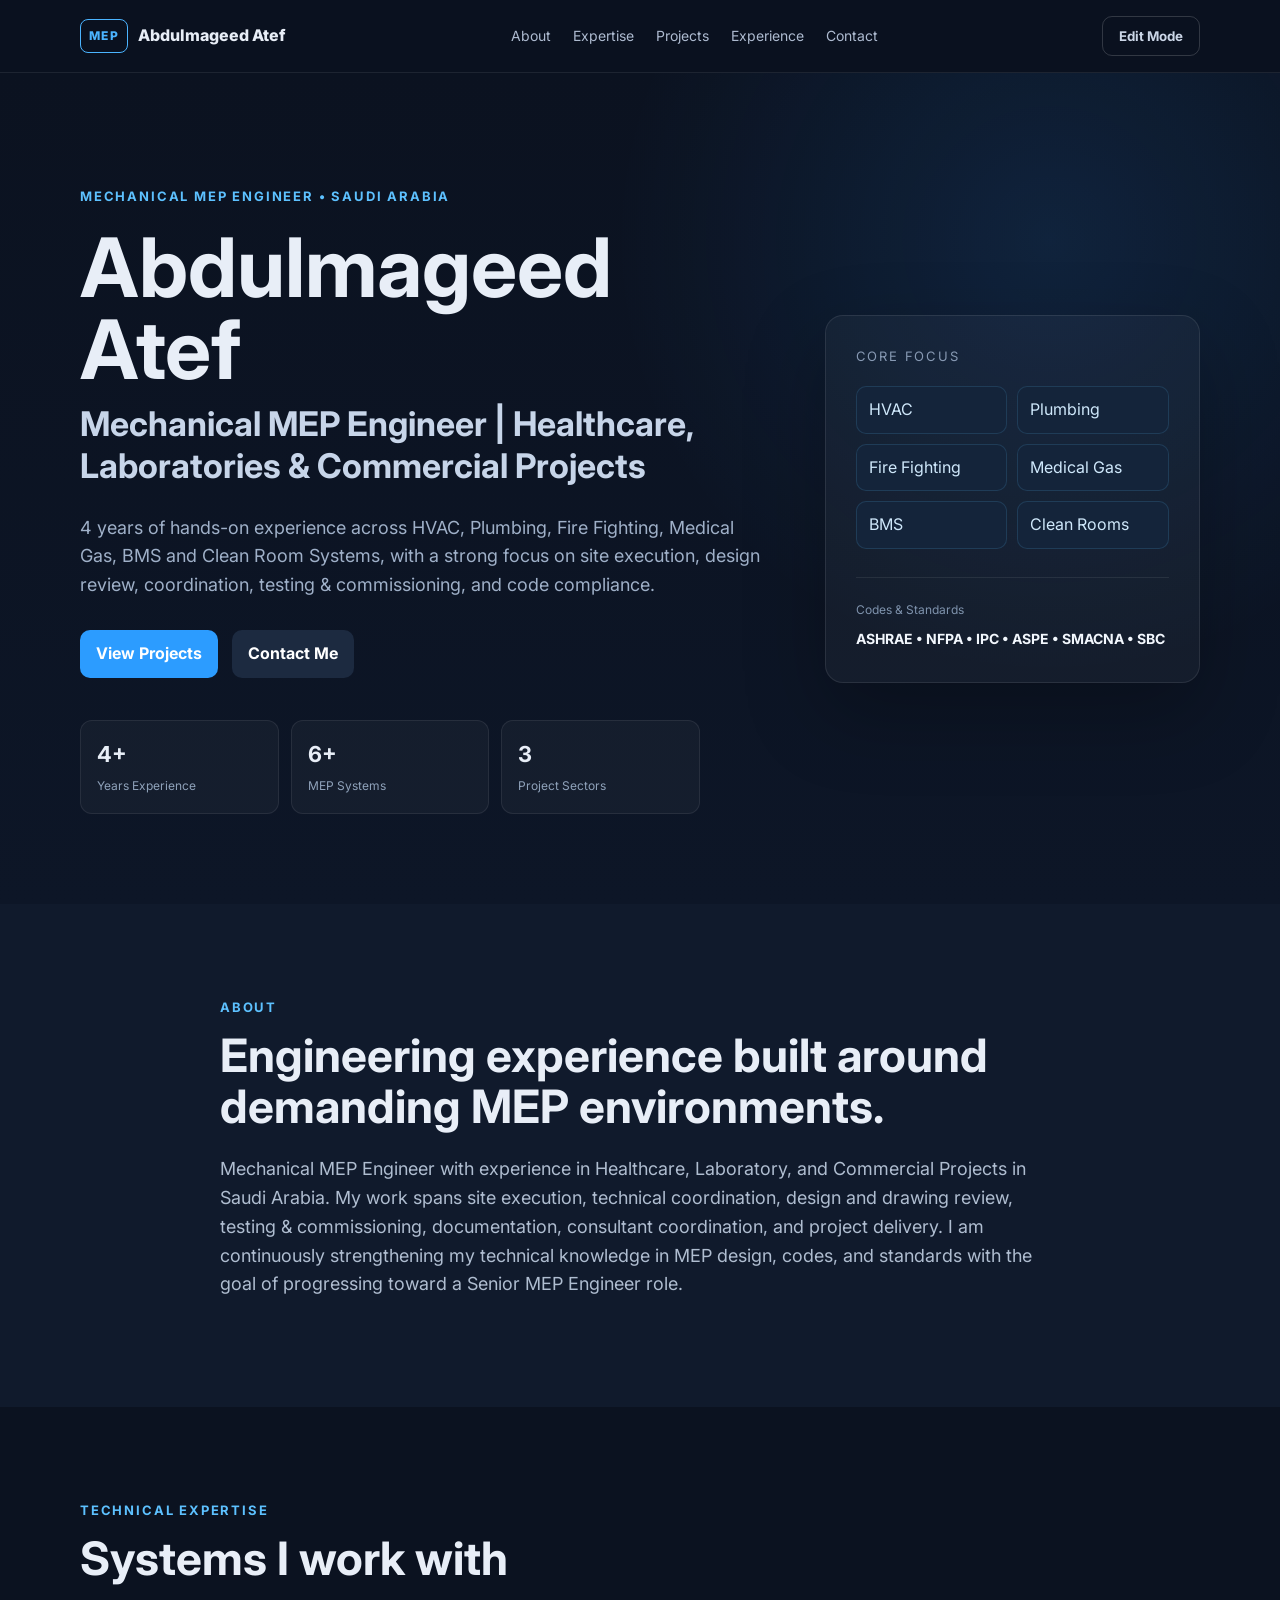
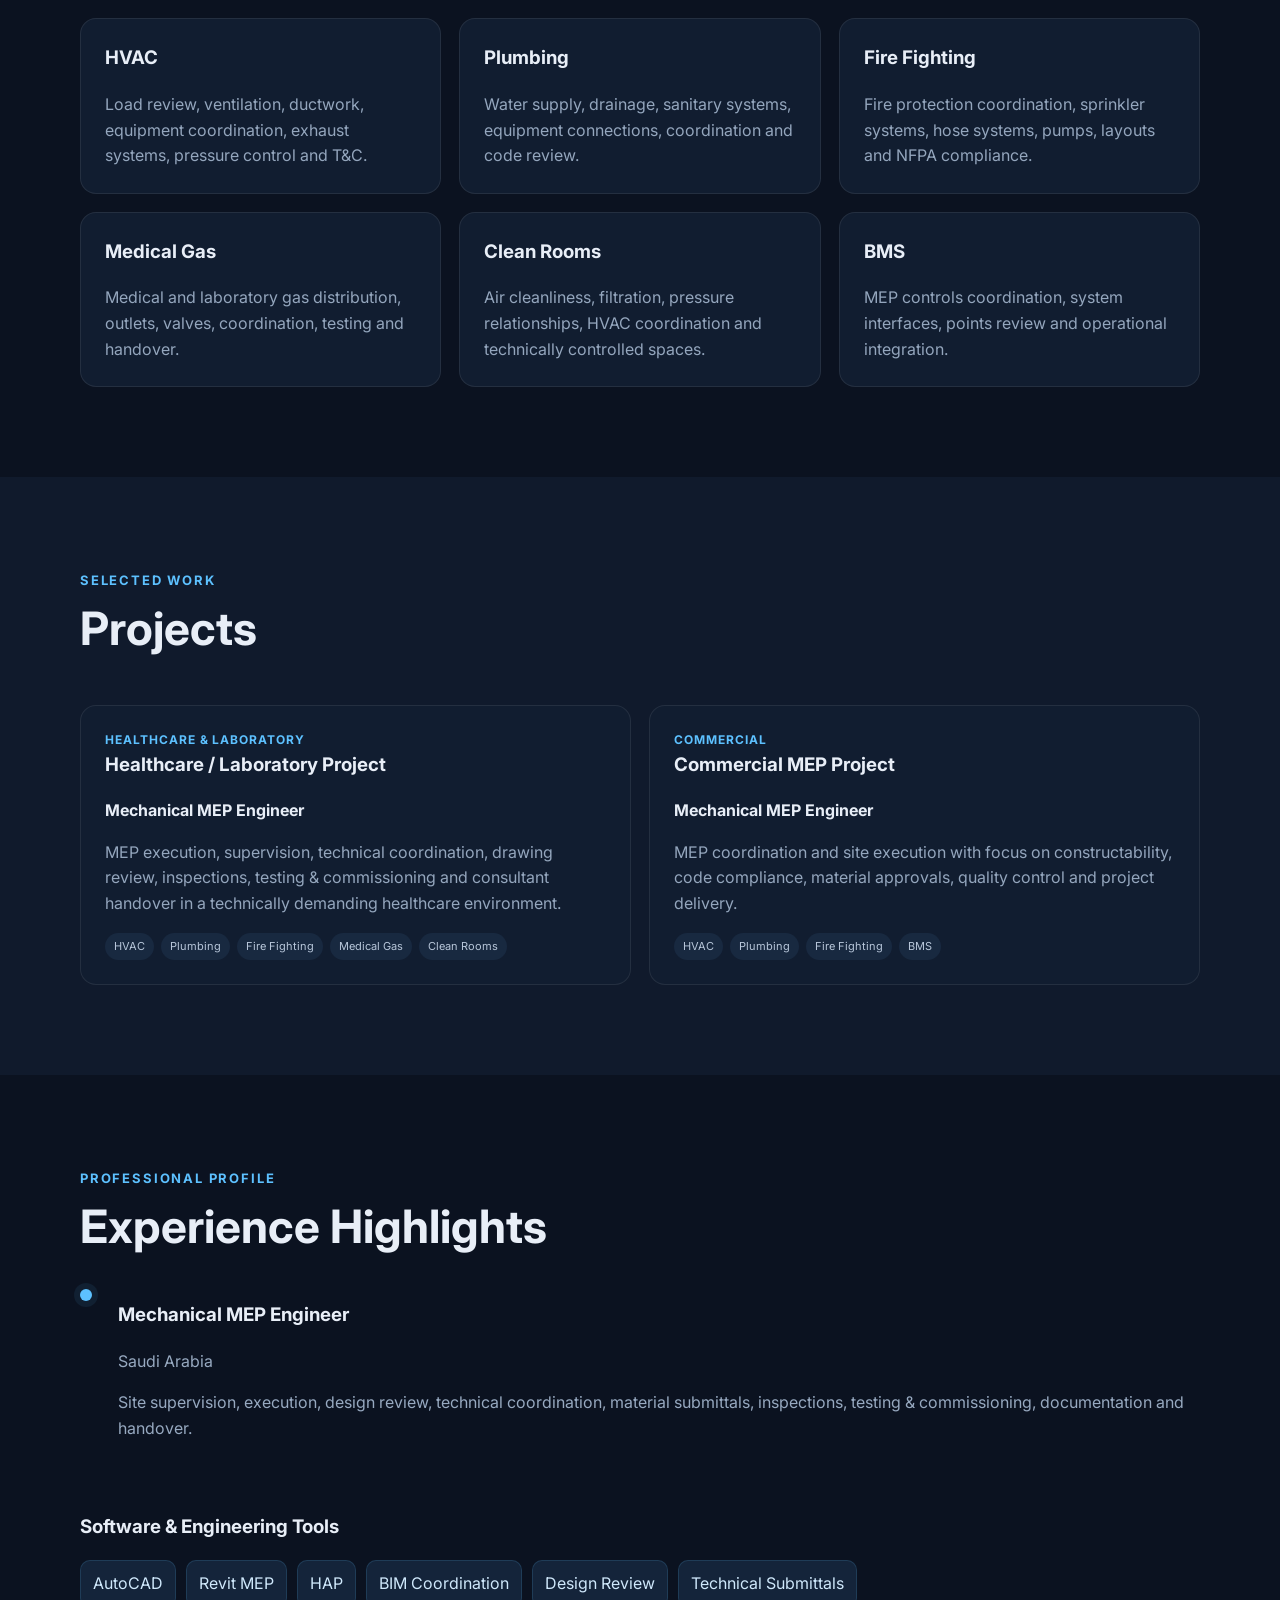
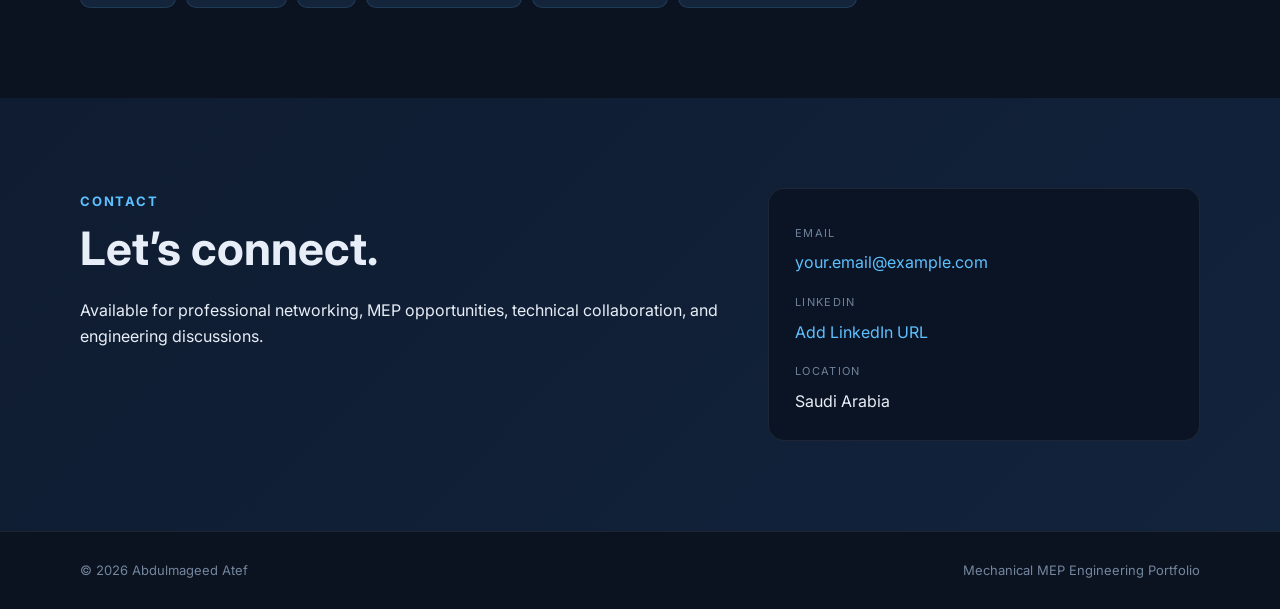
==== index.html @ 63e3b171 "Add files via upload" ====
<!DOCTYPE html>
<html lang="en">
<head>
  <meta charset="UTF-8" />
  <meta name="viewport" content="width=device-width, initial-scale=1.0" />
  <title>Abdulmageed Atef | Mechanical MEP Engineer | Saudi Arabia</title>
  <meta name="description" content="Abdulmageed Atef - Mechanical MEP Engineer in Saudi Arabia specializing in HVAC, Plumbing, Fire Fighting, Medical Gas, BMS, Clean Rooms, Healthcare, Laboratory and Commercial Projects." />
  <link rel="preconnect" href="https://fonts.googleapis.com">
  <link rel="preconnect" href="https://fonts.gstatic.com" crossorigin>
  <link href="https://fonts.googleapis.com/css2?family=Inter:wght@400;500;600;700;800&display=swap" rel="stylesheet">
  <link rel="stylesheet" href="styles.css" />
</head>
<body>
  <header class="topbar">
    <div class="container nav">
      <a href="#home" class="brand">
        <span class="brand-mark">MEP</span>
        <span id="brandName">Abdulmageed Atef</span>
      </a>

      <nav class="nav-links">
        <a href="#about">About</a>
        <a href="#expertise">Expertise</a>
        <a href="#projects">Projects</a>
        <a href="#experience">Experience</a>
        <a href="#contact">Contact</a>
      </nav>

      <button id="editToggle" class="btn btn-outline" type="button">Edit Mode</button>
    </div>
  </header>

  <main>
    <section id="home" class="hero section">
      <div class="container hero-grid">
        <div>
          <span class="eyebrow editable" data-key="heroEyebrow">Mechanical MEP Engineer • Saudi Arabia</span>
          <h1 class="editable" data-key="name">Abdulmageed Atef</h1>
          <h2 class="editable" data-key="headline">
            Mechanical MEP Engineer | Healthcare, Laboratories & Commercial Projects
          </h2>
          <p class="hero-text editable" data-key="heroText">
            4 years of hands-on experience across HVAC, Plumbing, Fire Fighting, Medical Gas, BMS and Clean Room Systems, with a strong focus on site execution, design review, coordination, testing & commissioning, and code compliance.
          </p>

          <div class="hero-actions">
            <a href="#projects" class="btn btn-primary">View Projects</a>
            <a href="#contact" class="btn btn-secondary">Contact Me</a>
          </div>

          <div class="stats">
            <div class="stat-card">
              <strong class="editable" data-key="years">4+</strong>
              <span>Years Experience</span>
            </div>
            <div class="stat-card">
              <strong>6+</strong>
              <span>MEP Systems</span>
            </div>
            <div class="stat-card">
              <strong>3</strong>
              <span>Project Sectors</span>
            </div>
          </div>
        </div>

        <aside class="hero-panel">
          <div class="panel-label">Core Focus</div>
          <div class="system-list">
            <span>HVAC</span>
            <span>Plumbing</span>
            <span>Fire Fighting</span>
            <span>Medical Gas</span>
            <span>BMS</span>
            <span>Clean Rooms</span>
          </div>
          <div class="code-box">
            <span>Codes & Standards</span>
            <strong>ASHRAE • NFPA • IPC • ASPE • SMACNA • SBC</strong>
          </div>
        </aside>
      </div>
    </section>

    <section id="about" class="section alt">
      <div class="container narrow">
        <span class="section-kicker">About</span>
        <h2>Engineering experience built around demanding MEP environments.</h2>
        <p class="editable long-copy" data-key="about">
          Mechanical MEP Engineer with experience in Healthcare, Laboratory, and Commercial Projects in Saudi Arabia. My work spans site execution, technical coordination, design and drawing review, testing & commissioning, documentation, consultant coordination, and project delivery. I am continuously strengthening my technical knowledge in MEP design, codes, and standards with the goal of progressing toward a Senior MEP Engineer role.
        </p>
      </div>
    </section>

    <section id="expertise" class="section">
      <div class="container">
        <span class="section-kicker">Technical Expertise</span>
        <h2>Systems I work with</h2>

        <div class="cards-grid expertise-grid">
          <article class="card">
            <h3>HVAC</h3>
            <p>Load review, ventilation, ductwork, equipment coordination, exhaust systems, pressure control and T&C.</p>
          </article>
          <article class="card">
            <h3>Plumbing</h3>
            <p>Water supply, drainage, sanitary systems, equipment connections, coordination and code review.</p>
          </article>
          <article class="card">
            <h3>Fire Fighting</h3>
            <p>Fire protection coordination, sprinkler systems, hose systems, pumps, layouts and NFPA compliance.</p>
          </article>
          <article class="card">
            <h3>Medical Gas</h3>
            <p>Medical and laboratory gas distribution, outlets, valves, coordination, testing and handover.</p>
          </article>
          <article class="card">
            <h3>Clean Rooms</h3>
            <p>Air cleanliness, filtration, pressure relationships, HVAC coordination and technically controlled spaces.</p>
          </article>
          <article class="card">
            <h3>BMS</h3>
            <p>MEP controls coordination, system interfaces, points review and operational integration.</p>
          </article>
        </div>
      </div>
    </section>

    <section id="projects" class="section alt">
      <div class="container">
        <div class="section-heading-row">
          <div>
            <span class="section-kicker">Selected Work</span>
            <h2>Projects</h2>
          </div>
          <button id="addProjectBtn" class="btn btn-outline admin-only hidden" type="button">+ Add Project</button>
        </div>

        <div id="projectsGrid" class="cards-grid projects-grid"></div>
      </div>
    </section>

    <section id="experience" class="section">
      <div class="container">
        <span class="section-kicker">Professional Profile</span>
        <h2>Experience Highlights</h2>

        <div class="timeline">
          <div class="timeline-item">
            <div class="timeline-dot"></div>
            <div>
              <h3 class="editable" data-key="role">Mechanical MEP Engineer</h3>
              <p class="editable" data-key="location">Saudi Arabia</p>
              <p>Site supervision, execution, design review, technical coordination, material submittals, inspections, testing & commissioning, documentation and handover.</p>
            </div>
          </div>
        </div>

        <div class="skills-block">
          <h3>Software & Engineering Tools</h3>
          <div class="tags">
            <span>AutoCAD</span>
            <span>Revit MEP</span>
            <span>HAP</span>
            <span>BIM Coordination</span>
            <span>Design Review</span>
            <span>Technical Submittals</span>
          </div>
        </div>
      </div>
    </section>

    <section id="contact" class="section contact-section">
      <div class="container contact-grid">
        <div>
          <span class="section-kicker">Contact</span>
          <h2>Let’s connect.</h2>
          <p>Available for professional networking, MEP opportunities, technical collaboration, and engineering discussions.</p>
        </div>

        <div class="contact-card">
          <label>Email</label>
          <a id="emailLink" class="editable" data-key="email" href="mailto:your.email@example.com">your.email@example.com</a>

          <label>LinkedIn</label>
          <a id="linkedinLink" class="editable" data-key="linkedin" href="#" target="_blank" rel="noopener">Add LinkedIn URL</a>

          <label>Location</label>
          <span class="editable" data-key="contactLocation">Saudi Arabia</span>
        </div>
      </div>
    </section>
  </main>

  <footer>
    <div class="container footer-row">
      <span>© <span id="year"></span> <span id="footerName">Abdulmageed Atef</span></span>
      <span>Mechanical MEP Engineering Portfolio</span>
    </div>
  </footer>

  <div id="editBar" class="edit-bar hidden">
    <span>Edit Mode Active — click highlighted text to edit.</span>
    <div>
      <button id="saveBtn" class="btn btn-primary" type="button">Save Changes</button>
      <button id="resetBtn" class="btn btn-secondary" type="button">Reset</button>
      <button id="exitEditBtn" class="btn btn-outline" type="button">Exit</button>
    </div>
  </div>

  <div id="projectModal" class="modal hidden">
    <div class="modal-backdrop" data-close-modal></div>
    <div class="modal-card">
      <div class="modal-header">
        <h3 id="modalTitle">Add Project</h3>
        <button class="icon-btn" type="button" data-close-modal>×</button>
      </div>
      <form id="projectForm">
        <input type="hidden" id="projectId">
        <label>Project Name</label>
        <input id="projectName" required placeholder="e.g. Hospital Laboratory Expansion">

        <label>Sector</label>
        <input id="projectSector" placeholder="Healthcare / Laboratory / Commercial">

        <label>Role</label>
        <input id="projectRole" placeholder="Mechanical MEP Engineer">

        <label>Systems</label>
        <input id="projectSystems" placeholder="HVAC, Plumbing, Fire Fighting, Medical Gas">

        <label>Description</label>
        <textarea id="projectDescription" rows="5" placeholder="Brief scope, responsibilities, challenges and achievements."></textarea>

        <div class="modal-actions">
          <button type="button" class="btn btn-secondary" data-close-modal>Cancel</button>
          <button type="submit" class="btn btn-primary">Save Project</button>
        </div>
      </form>
    </div>
  </div>

  <script src="app.js"></script>
</body>
</html>
---- styles.css ----
*{box-sizing:border-box}html{scroll-behavior:smooth}body{margin:0;font-family:Inter,Arial,sans-serif;background:#0b1220;color:#e8eef7;line-height:1.6}a{color:inherit;text-decoration:none}.container{width:min(1120px,92%);margin:auto}.narrow{width:min(840px,92%)}.topbar{position:sticky;top:0;z-index:40;background:rgba(11,18,32,.86);backdrop-filter:blur(14px);border-bottom:1px solid rgba(255,255,255,.08)}.nav{min-height:72px;display:flex;align-items:center;justify-content:space-between;gap:24px}.brand{font-weight:800;display:flex;align-items:center;gap:10px}.brand-mark{padding:6px 8px;border:1px solid #4bb4ff;border-radius:8px;color:#4bb4ff;font-size:12px;letter-spacing:.12em}.nav-links{display:flex;gap:22px;color:#aebbd0;font-size:14px}.nav-links a:hover{color:#fff}.section{padding:90px 0}.alt{background:#101a2c}.hero{padding-top:110px;min-height:calc(100vh - 72px);display:flex;align-items:center;background:radial-gradient(circle at 82% 20%,rgba(44,150,255,.12),transparent 35%),linear-gradient(180deg,#0b1220,#0d1627)}.hero-grid{display:grid;grid-template-columns:1.45fr .8fr;gap:64px;align-items:center}.eyebrow,.section-kicker{display:inline-block;color:#5dc1ff;font-size:13px;font-weight:700;letter-spacing:.14em;text-transform:uppercase}.hero h1{font-size:clamp(48px,7vw,82px);line-height:1;margin:18px 0 12px}.hero h2{font-size:clamp(22px,3vw,34px);line-height:1.25;margin:0;color:#c7d5e9;max-width:850px}.hero-text{font-size:18px;color:#9fb0c8;max-width:800px;margin:26px 0 30px}.hero-actions{display:flex;gap:14px;flex-wrap:wrap}.btn{border:none;border-radius:10px;padding:11px 16px;font-weight:700;cursor:pointer;font-family:inherit}.btn-primary{background:#2c9cff;color:white}.btn-secondary{background:#1c2a40;color:white}.btn-outline{background:transparent;color:#cbd6e7;border:1px solid rgba(255,255,255,.16)}.stats{display:grid;grid-template-columns:repeat(3,1fr);gap:12px;margin-top:42px;max-width:620px}.stat-card{padding:16px;background:rgba(255,255,255,.035);border:1px solid rgba(255,255,255,.08);border-radius:12px}.stat-card strong{display:block;font-size:22px}.stat-card span{font-size:12px;color:#8fa2ba}.hero-panel{padding:30px;border:1px solid rgba(255,255,255,.09);background:rgba(255,255,255,.035);border-radius:18px;box-shadow:0 30px 80px rgba(0,0,0,.25)}.panel-label{color:#8799b3;font-size:13px;text-transform:uppercase;letter-spacing:.14em}.system-list{display:grid;grid-template-columns:1fr 1fr;gap:10px;margin:20px 0 28px}.system-list span,.tags span{background:#14243a;border:1px solid rgba(93,193,255,.15);padding:10px 12px;border-radius:10px;color:#cfe8fb}.code-box{border-top:1px solid rgba(255,255,255,.08);padding-top:22px}.code-box span{display:block;color:#7f93ad;font-size:12px;margin-bottom:7px}.code-box strong{font-size:14px;color:#f2f7fd}h2{font-size:clamp(30px,4vw,46px);line-height:1.1;margin:10px 0 24px}.long-copy{font-size:18px;color:#afbdd0}.cards-grid{display:grid;gap:18px}.expertise-grid{grid-template-columns:repeat(3,1fr);margin-top:35px}.card{background:#111d30;border:1px solid rgba(255,255,255,.08);padding:24px;border-radius:16px}.card h3{margin-top:0}.card p{color:#94a6bd;margin-bottom:0}.section-heading-row{display:flex;justify-content:space-between;align-items:end;gap:20px}.projects-grid{grid-template-columns:repeat(2,1fr);margin-top:28px}.project-card{position:relative}.project-meta{color:#5dc1ff;font-size:12px;font-weight:700;text-transform:uppercase;letter-spacing:.08em}.project-systems{display:flex;flex-wrap:wrap;gap:7px;margin-top:16px}.project-systems span{background:#182940;border-radius:999px;padding:5px 9px;font-size:11px;color:#b8c7da}.project-actions{display:flex;gap:8px;margin-top:18px}.timeline{margin-top:30px}.timeline-item{display:grid;grid-template-columns:20px 1fr;gap:18px}.timeline-dot{width:12px;height:12px;background:#5dc1ff;border-radius:50%;margin-top:8px;box-shadow:0 0 0 6px rgba(93,193,255,.08)}.timeline-item p{color:#97a9c0}.skills-block{margin-top:54px}.tags{display:flex;flex-wrap:wrap;gap:10px}.contact-section{background:linear-gradient(135deg,#0f1c31,#12233c)}.contact-grid{display:grid;grid-template-columns:1.2fr .8fr;gap:40px;align-items:start}.contact-card{background:#0b1424;border:1px solid rgba(255,255,255,.08);padding:26px;border-radius:16px;display:grid;gap:8px}.contact-card label{font-size:11px;text-transform:uppercase;letter-spacing:.12em;color:#6f829b;margin-top:10px}.contact-card a{color:#5dc1ff;word-break:break-word}footer{padding:28px 0;border-top:1px solid rgba(255,255,255,.08);color:#74869e}.footer-row{display:flex;justify-content:space-between;gap:20px;font-size:13px}.editable.editing{outline:1px dashed #5dc1ff;outline-offset:5px;border-radius:4px;cursor:text}.edit-bar{position:fixed;left:50%;bottom:18px;transform:translateX(-50%);z-index:70;width:min(850px,94%);background:#0d1829;border:1px solid rgba(93,193,255,.35);padding:12px 14px;border-radius:14px;display:flex;justify-content:space-between;align-items:center;gap:15px;box-shadow:0 20px 70px rgba(0,0,0,.4)}.edit-bar>div{display:flex;gap:8px}.admin-only.hidden,.hidden{display:none!important}.modal{position:fixed;inset:0;z-index:100;display:grid;place-items:center}.modal-backdrop{position:absolute;inset:0;background:rgba(0,0,0,.68)}.modal-card{position:relative;width:min(620px,92%);max-height:90vh;overflow:auto;background:#0f1a2c;border:1px solid rgba(255,255,255,.1);padding:24px;border-radius:16px;box-shadow:0 30px 90px rgba(0,0,0,.45)}.modal-header{display:flex;justify-content:space-between;align-items:center}.icon-btn{border:none;background:transparent;color:white;font-size:28px;cursor:pointer}.modal-card form{display:grid;gap:8px}.modal-card label{margin-top:10px;color:#9bacc1;font-size:13px}.modal-card input,.modal-card textarea{width:100%;background:#0a1322;border:1px solid rgba(255,255,255,.11);color:white;padding:12px;border-radius:9px;font:inherit}.modal-actions{display:flex;justify-content:flex-end;gap:9px;margin-top:16px}@media(max-width:850px){.nav-links{display:none}.hero-grid,.contact-grid{grid-template-columns:1fr}.hero{padding-top:70px}.expertise-grid{grid-template-columns:1fr 1fr}.projects-grid{grid-template-columns:1fr}.hero-panel{order:2}}@media(max-width:560px){.section{padding:68px 0}.expertise-grid,.stats{grid-template-columns:1fr}.footer-row,.edit-bar{flex-direction:column;align-items:flex-start}.edit-bar>div{width:100%;flex-wrap:wrap}.hero h1{font-size:48px}}
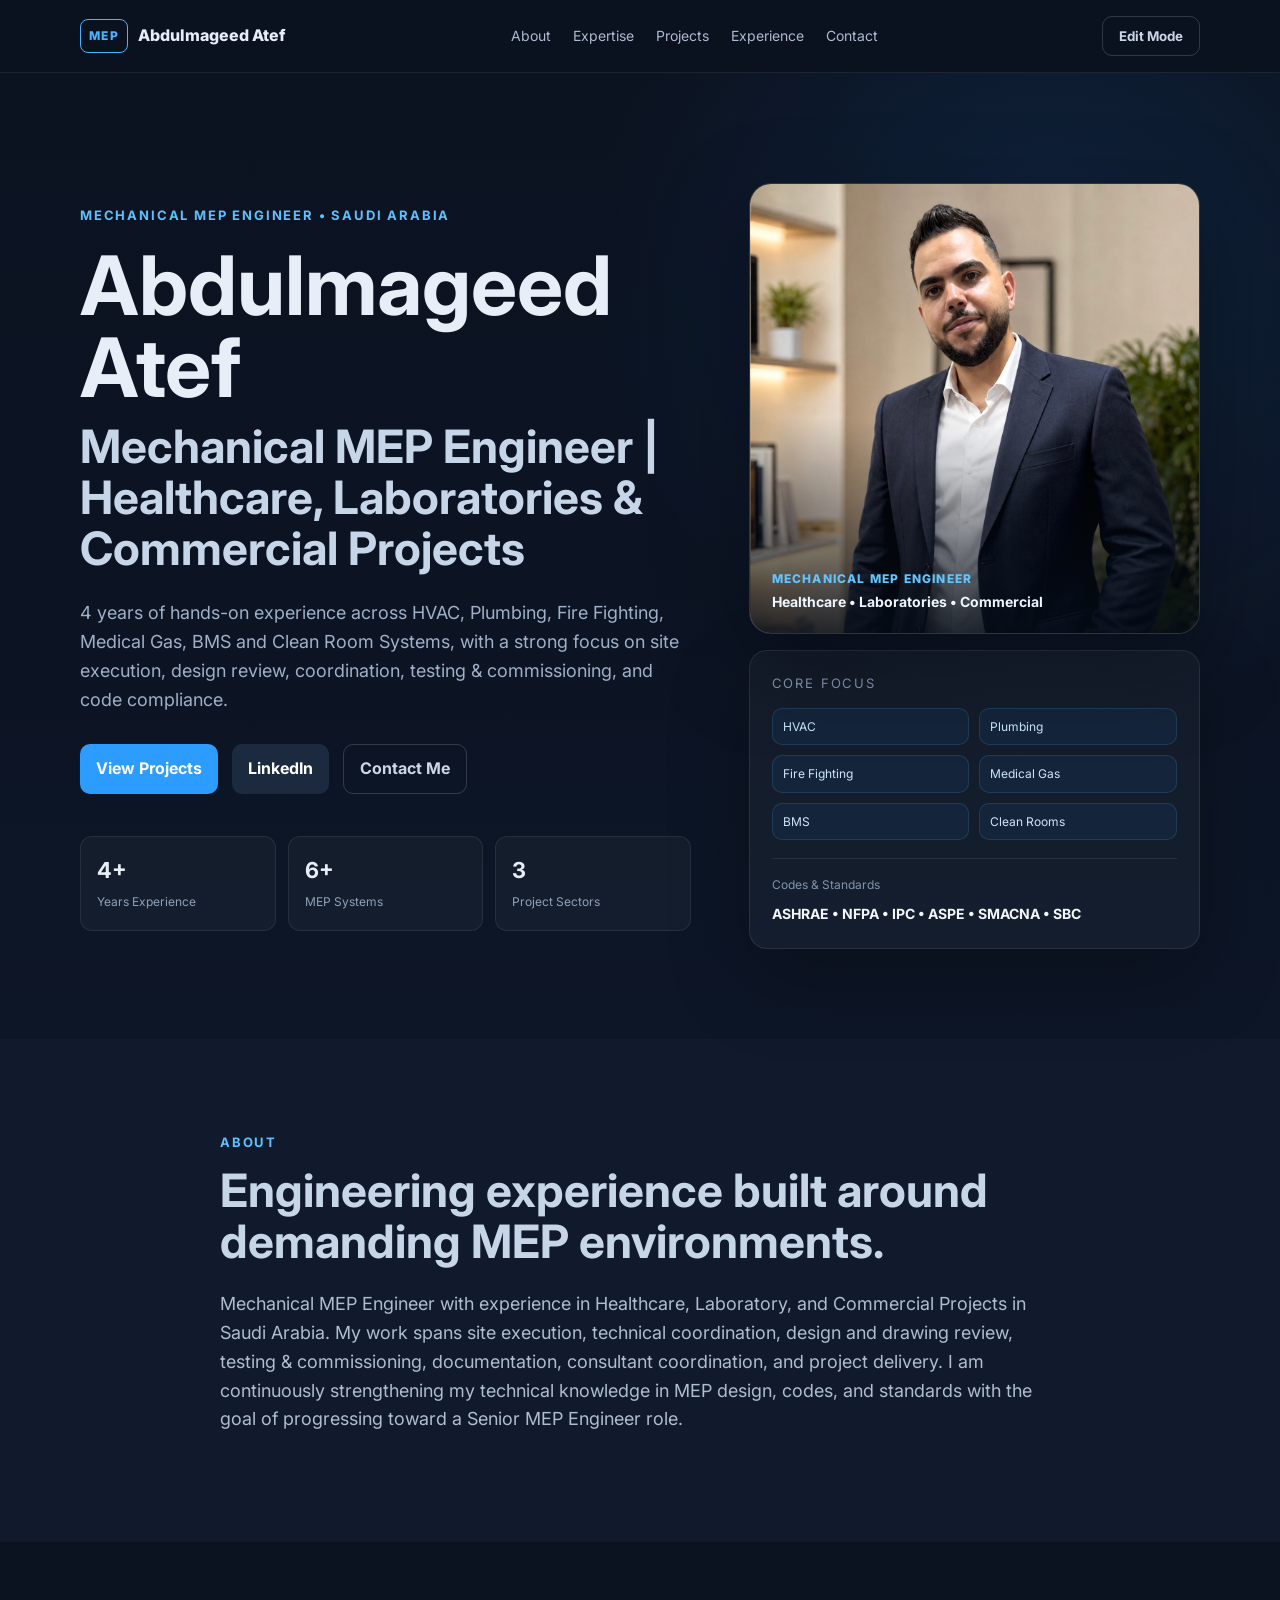
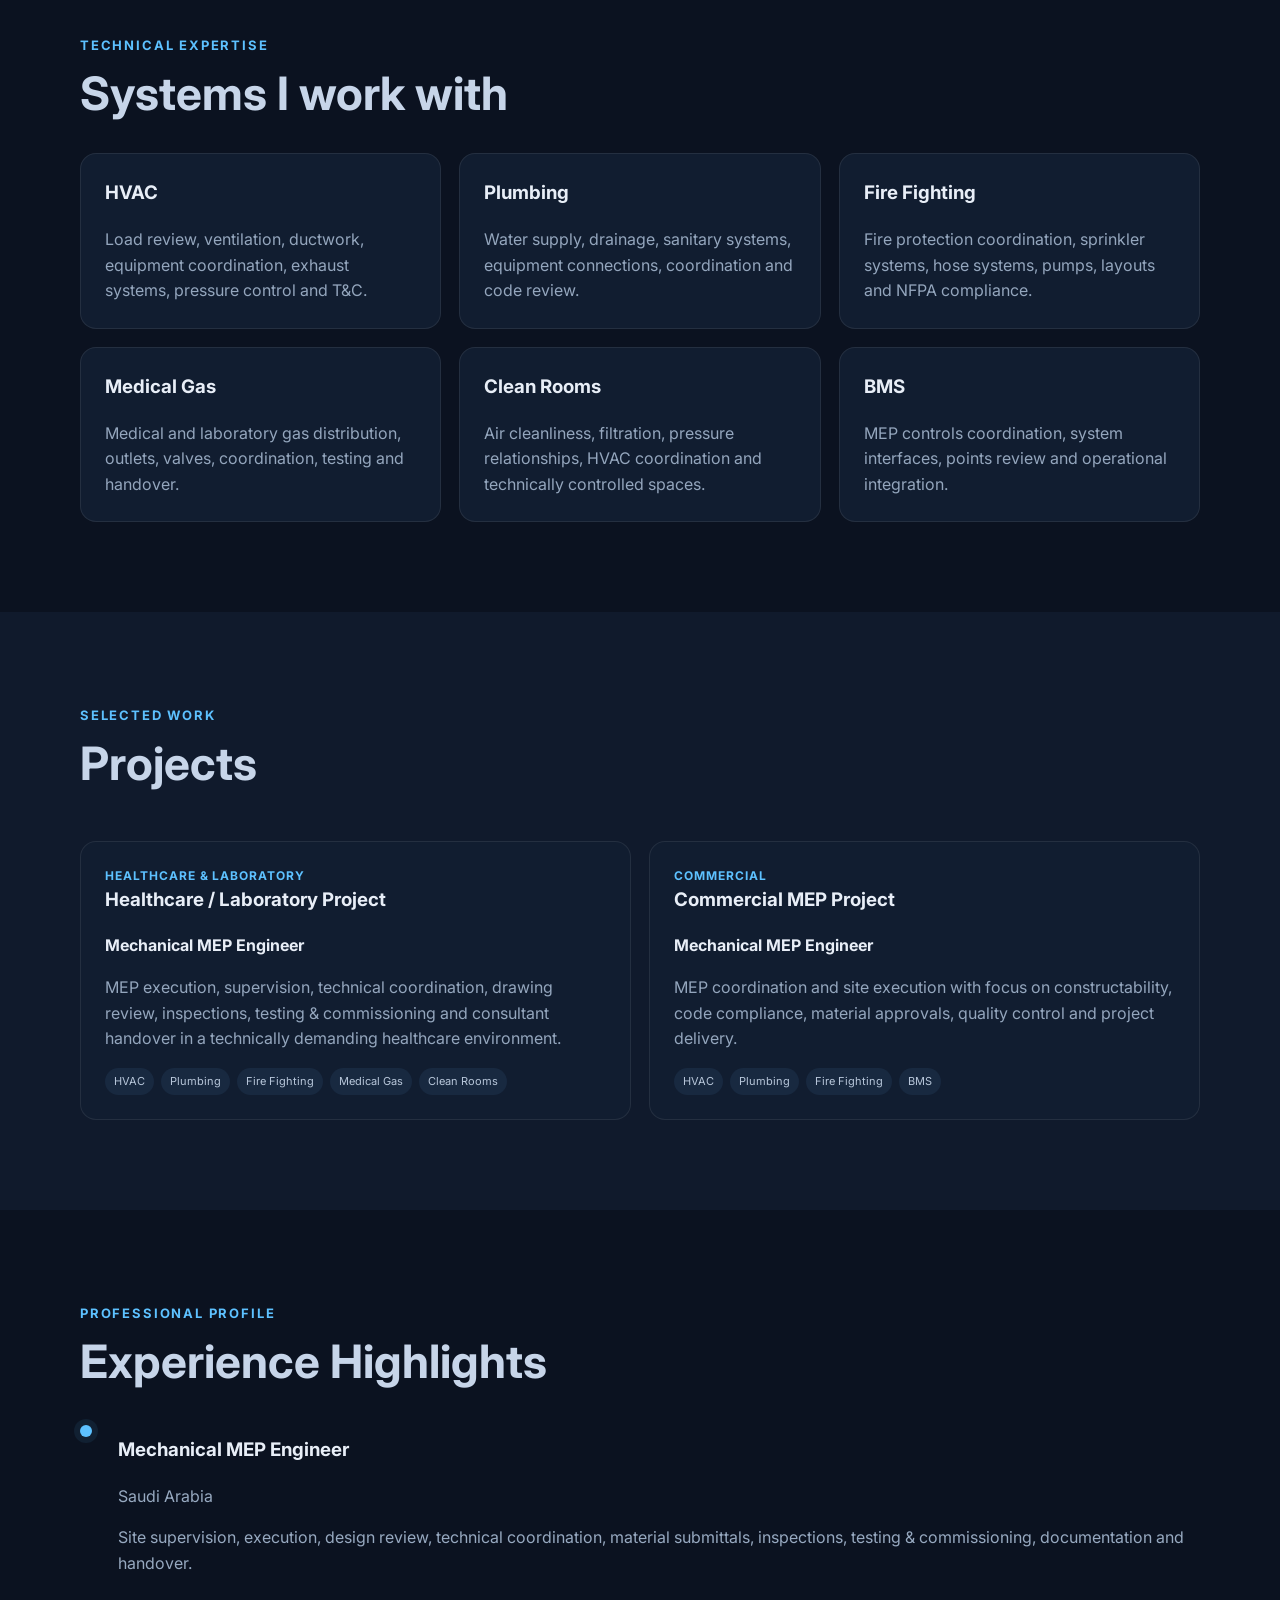
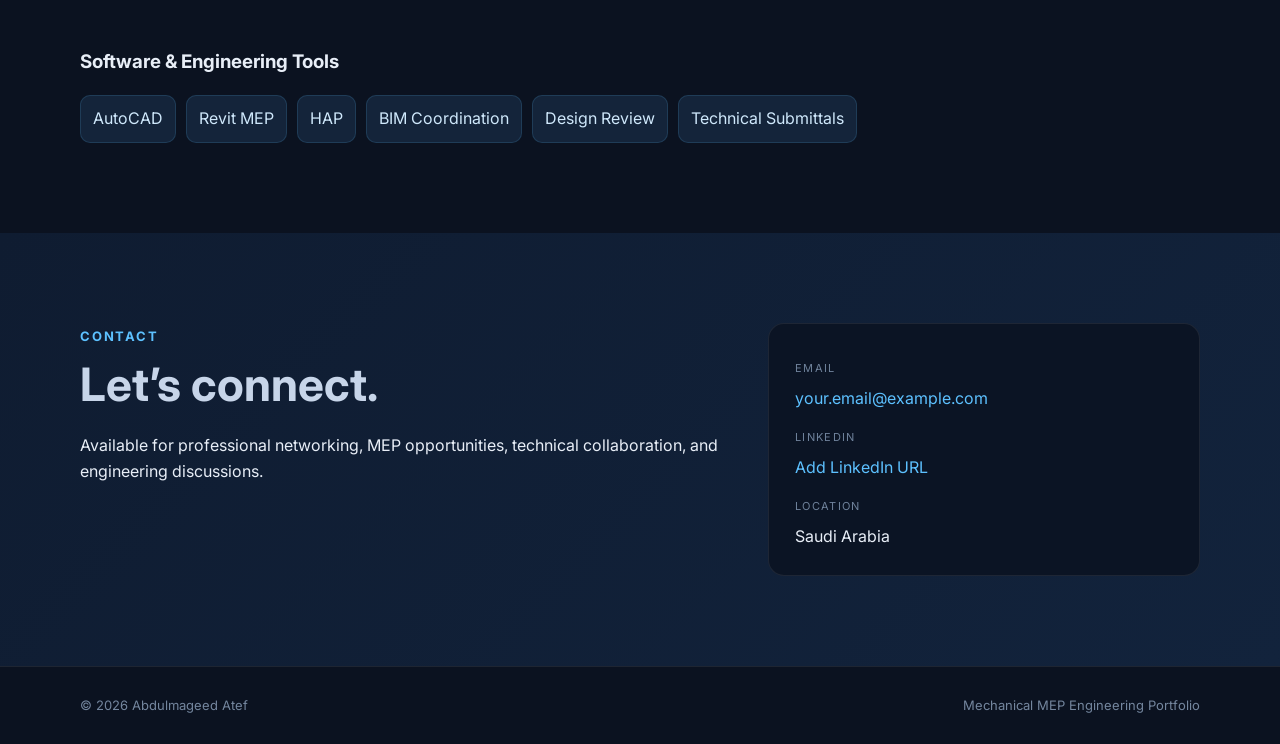
==== commit 26c9efb4: "Add files via upload" ====
--- a/index.html
+++ b/index.html
@@ -45,7 +45,8 @@
 
           <div class="hero-actions">
             <a href="#projects" class="btn btn-primary">View Projects</a>
-            <a href="#contact" class="btn btn-secondary">Contact Me</a>
+            <a id="heroLinkedinLink" href="#" class="btn btn-secondary" target="_blank" rel="noopener">LinkedIn</a>
+            <a href="#contact" class="btn btn-outline">Contact Me</a>
           </div>
 
           <div class="stats">
@@ -64,19 +65,28 @@
           </div>
         </div>
 
-        <aside class="hero-panel">
-          <div class="panel-label">Core Focus</div>
-          <div class="system-list">
-            <span>HVAC</span>
-            <span>Plumbing</span>
-            <span>Fire Fighting</span>
-            <span>Medical Gas</span>
-            <span>BMS</span>
-            <span>Clean Rooms</span>
-          </div>
-          <div class="code-box">
-            <span>Codes & Standards</span>
-            <strong>ASHRAE • NFPA • IPC • ASPE • SMACNA • SBC</strong>
+        <aside class="profile-column">
+          <div class="profile-photo-card">
+            <img src="assets/abdulmageed-atef.jpg" alt="Abdulmageed Atef - Mechanical MEP Engineer" class="profile-photo" />
+            <div class="profile-badge">
+              <span>Mechanical MEP Engineer</span>
+              <strong>Healthcare • Laboratories • Commercial</strong>
+            </div>
+          </div>
+          <div class="hero-panel compact-panel">
+            <div class="panel-label">Core Focus</div>
+            <div class="system-list">
+              <span>HVAC</span>
+              <span>Plumbing</span>
+              <span>Fire Fighting</span>
+              <span>Medical Gas</span>
+              <span>BMS</span>
+              <span>Clean Rooms</span>
+            </div>
+            <div class="code-box">
+              <span>Codes & Standards</span>
+              <strong>ASHRAE • NFPA • IPC • ASPE • SMACNA • SBC</strong>
+            </div>
           </div>
         </aside>
       </div>
--- a/styles.css
+++ b/styles.css
@@ -1 +1 @@
-*{box-sizing:border-box}html{scroll-behavior:smooth}body{margin:0;font-family:Inter,Arial,sans-serif;background:#0b1220;color:#e8eef7;line-height:1.6}a{color:inherit;text-decoration:none}.container{width:min(1120px,92%);margin:auto}.narrow{width:min(840px,92%)}.topbar{position:sticky;top:0;z-index:40;background:rgba(11,18,32,.86);backdrop-filter:blur(14px);border-bottom:1px solid rgba(255,255,255,.08)}.nav{min-height:72px;display:flex;align-items:center;justify-content:space-between;gap:24px}.brand{font-weight:800;display:flex;align-items:center;gap:10px}.brand-mark{padding:6px 8px;border:1px solid #4bb4ff;border-radius:8px;color:#4bb4ff;font-size:12px;letter-spacing:.12em}.nav-links{display:flex;gap:22px;color:#aebbd0;font-size:14px}.nav-links a:hover{color:#fff}.section{padding:90px 0}.alt{background:#101a2c}.hero{padding-top:110px;min-height:calc(100vh - 72px);display:flex;align-items:center;background:radial-gradient(circle at 82% 20%,rgba(44,150,255,.12),transparent 35%),linear-gradient(180deg,#0b1220,#0d1627)}.hero-grid{display:grid;grid-template-columns:1.45fr .8fr;gap:64px;align-items:center}.eyebrow,.section-kicker{display:inline-block;color:#5dc1ff;font-size:13px;font-weight:700;letter-spacing:.14em;text-transform:uppercase}.hero h1{font-size:clamp(48px,7vw,82px);line-height:1;margin:18px 0 12px}.hero h2{font-size:clamp(22px,3vw,34px);line-height:1.25;margin:0;color:#c7d5e9;max-width:850px}.hero-text{font-size:18px;color:#9fb0c8;max-width:800px;margin:26px 0 30px}.hero-actions{display:flex;gap:14px;flex-wrap:wrap}.btn{border:none;border-radius:10px;padding:11px 16px;font-weight:700;cursor:pointer;font-family:inherit}.btn-primary{background:#2c9cff;color:white}.btn-secondary{background:#1c2a40;color:white}.btn-outline{background:transparent;color:#cbd6e7;border:1px solid rgba(255,255,255,.16)}.stats{display:grid;grid-template-columns:repeat(3,1fr);gap:12px;margin-top:42px;max-width:620px}.stat-card{padding:16px;background:rgba(255,255,255,.035);border:1px solid rgba(255,255,255,.08);border-radius:12px}.stat-card strong{display:block;font-size:22px}.stat-card span{font-size:12px;color:#8fa2ba}.hero-panel{padding:30px;border:1px solid rgba(255,255,255,.09);background:rgba(255,255,255,.035);border-radius:18px;box-shadow:0 30px 80px rgba(0,0,0,.25)}.panel-label{color:#8799b3;font-size:13px;text-transform:uppercase;letter-spacing:.14em}.system-list{display:grid;grid-template-columns:1fr 1fr;gap:10px;margin:20px 0 28px}.system-list span,.tags span{background:#14243a;border:1px solid rgba(93,193,255,.15);padding:10px 12px;border-radius:10px;color:#cfe8fb}.code-box{border-top:1px solid rgba(255,255,255,.08);padding-top:22px}.code-box span{display:block;color:#7f93ad;font-size:12px;margin-bottom:7px}.code-box strong{font-size:14px;color:#f2f7fd}h2{font-size:clamp(30px,4vw,46px);line-height:1.1;margin:10px 0 24px}.long-copy{font-size:18px;color:#afbdd0}.cards-grid{display:grid;gap:18px}.expertise-grid{grid-template-columns:repeat(3,1fr);margin-top:35px}.card{background:#111d30;border:1px solid rgba(255,255,255,.08);padding:24px;border-radius:16px}.card h3{margin-top:0}.card p{color:#94a6bd;margin-bottom:0}.section-heading-row{display:flex;justify-content:space-between;align-items:end;gap:20px}.projects-grid{grid-template-columns:repeat(2,1fr);margin-top:28px}.project-card{position:relative}.project-meta{color:#5dc1ff;font-size:12px;font-weight:700;text-transform:uppercase;letter-spacing:.08em}.project-systems{display:flex;flex-wrap:wrap;gap:7px;margin-top:16px}.project-systems span{background:#182940;border-radius:999px;padding:5px 9px;font-size:11px;color:#b8c7da}.project-actions{display:flex;gap:8px;margin-top:18px}.timeline{margin-top:30px}.timeline-item{display:grid;grid-template-columns:20px 1fr;gap:18px}.timeline-dot{width:12px;height:12px;background:#5dc1ff;border-radius:50%;margin-top:8px;box-shadow:0 0 0 6px rgba(93,193,255,.08)}.timeline-item p{color:#97a9c0}.skills-block{margin-top:54px}.tags{display:flex;flex-wrap:wrap;gap:10px}.contact-section{background:linear-gradient(135deg,#0f1c31,#12233c)}.contact-grid{display:grid;grid-template-columns:1.2fr .8fr;gap:40px;align-items:start}.contact-card{background:#0b1424;border:1px solid rgba(255,255,255,.08);padding:26px;border-radius:16px;display:grid;gap:8px}.contact-card label{font-size:11px;text-transform:uppercase;letter-spacing:.12em;color:#6f829b;margin-top:10px}.contact-card a{color:#5dc1ff;word-break:break-word}footer{padding:28px 0;border-top:1px solid rgba(255,255,255,.08);color:#74869e}.footer-row{display:flex;justify-content:space-between;gap:20px;font-size:13px}.editable.editing{outline:1px dashed #5dc1ff;outline-offset:5px;border-radius:4px;cursor:text}.edit-bar{position:fixed;left:50%;bottom:18px;transform:translateX(-50%);z-index:70;width:min(850px,94%);background:#0d1829;border:1px solid rgba(93,193,255,.35);padding:12px 14px;border-radius:14px;display:flex;justify-content:space-between;align-items:center;gap:15px;box-shadow:0 20px 70px rgba(0,0,0,.4)}.edit-bar>div{display:flex;gap:8px}.admin-only.hidden,.hidden{display:none!important}.modal{position:fixed;inset:0;z-index:100;display:grid;place-items:center}.modal-backdrop{position:absolute;inset:0;background:rgba(0,0,0,.68)}.modal-card{position:relative;width:min(620px,92%);max-height:90vh;overflow:auto;background:#0f1a2c;border:1px solid rgba(255,255,255,.1);padding:24px;border-radius:16px;box-shadow:0 30px 90px rgba(0,0,0,.45)}.modal-header{display:flex;justify-content:space-between;align-items:center}.icon-btn{border:none;background:transparent;color:white;font-size:28px;cursor:pointer}.modal-card form{display:grid;gap:8px}.modal-card label{margin-top:10px;color:#9bacc1;font-size:13px}.modal-card input,.modal-card textarea{width:100%;background:#0a1322;border:1px solid rgba(255,255,255,.11);color:white;padding:12px;border-radius:9px;font:inherit}.modal-actions{display:flex;justify-content:flex-end;gap:9px;margin-top:16px}@media(max-width:850px){.nav-links{display:none}.hero-grid,.contact-grid{grid-template-columns:1fr}.hero{padding-top:70px}.expertise-grid{grid-template-columns:1fr 1fr}.projects-grid{grid-template-columns:1fr}.hero-panel{order:2}}@media(max-width:560px){.section{padding:68px 0}.expertise-grid,.stats{grid-template-columns:1fr}.footer-row,.edit-bar{flex-direction:column;align-items:flex-start}.edit-bar>div{width:100%;flex-wrap:wrap}.hero h1{font-size:48px}}+*{box-sizing:border-box}html{scroll-behavior:smooth}body{margin:0;font-family:Inter,Arial,sans-serif;background:#0b1220;color:#e8eef7;line-height:1.6}a{color:inherit;text-decoration:none}.container{width:min(1120px,92%);margin:auto}.narrow{width:min(840px,92%)}.topbar{position:sticky;top:0;z-index:40;background:rgba(11,18,32,.86);backdrop-filter:blur(14px);border-bottom:1px solid rgba(255,255,255,.08)}.nav{min-height:72px;display:flex;align-items:center;justify-content:space-between;gap:24px}.brand{font-weight:800;display:flex;align-items:center;gap:10px}.brand-mark{padding:6px 8px;border:1px solid #4bb4ff;border-radius:8px;color:#4bb4ff;font-size:12px;letter-spacing:.12em}.nav-links{display:flex;gap:22px;color:#aebbd0;font-size:14px}.nav-links a:hover{color:#fff}.section{padding:90px 0}.alt{background:#101a2c}.hero{padding-top:110px;min-height:calc(100vh - 72px);display:flex;align-items:center;background:radial-gradient(circle at 82% 20%,rgba(44,150,255,.12),transparent 35%),linear-gradient(180deg,#0b1220,#0d1627)}.hero-grid{display:grid;grid-template-columns:1.15fr .85fr;gap:58px;align-items:center}.eyebrow,.section-kicker{display:inline-block;color:#5dc1ff;font-size:13px;font-weight:700;letter-spacing:.14em;text-transform:uppercase}.hero h1{font-size:clamp(48px,7vw,82px);line-height:1;margin:18px 0 12px}.hero .profile-column{display:grid;gap:16px}.profile-photo-card{position:relative;overflow:hidden;border-radius:22px;border:1px solid rgba(255,255,255,.1);background:#111d30;box-shadow:0 30px 90px rgba(0,0,0,.35)}.profile-photo{display:block;width:100%;aspect-ratio:1/1;object-fit:cover;object-position:center 28%}.profile-photo-card:after{content:"";position:absolute;inset:0;background:linear-gradient(180deg,transparent 52%,rgba(5,12,22,.88) 100%);pointer-events:none}.profile-badge{position:absolute;left:22px;right:22px;bottom:20px;z-index:2;display:grid;gap:3px}.profile-badge span{font-size:12px;letter-spacing:.1em;text-transform:uppercase;color:#62c5ff;font-weight:800}.profile-badge strong{font-size:14px;color:#eef7ff}.compact-panel{padding:22px}.compact-panel .system-list{margin:14px 0 18px}.compact-panel .system-list span{padding:8px 10px;font-size:12px}.compact-panel .code-box{padding-top:16px}.hero-actions .btn{display:inline-flex;align-items:center;justify-content:center}.btn:hover{transform:translateY(-1px);filter:brightness(1.06)}h2{font-size:clamp(22px,3vw,34px);line-height:1.25;margin:0;color:#c7d5e9;max-width:850px}.hero-text{font-size:18px;color:#9fb0c8;max-width:800px;margin:26px 0 30px}.hero-actions{display:flex;gap:14px;flex-wrap:wrap}.btn{border:none;border-radius:10px;padding:11px 16px;font-weight:700;cursor:pointer;font-family:inherit}.btn-primary{background:#2c9cff;color:white}.btn-secondary{background:#1c2a40;color:white}.btn-outline{background:transparent;color:#cbd6e7;border:1px solid rgba(255,255,255,.16)}.stats{display:grid;grid-template-columns:repeat(3,1fr);gap:12px;margin-top:42px;max-width:620px}.stat-card{padding:16px;background:rgba(255,255,255,.035);border:1px solid rgba(255,255,255,.08);border-radius:12px}.stat-card strong{display:block;font-size:22px}.stat-card span{font-size:12px;color:#8fa2ba}.hero-panel{padding:30px;border:1px solid rgba(255,255,255,.09);background:rgba(255,255,255,.035);border-radius:18px;box-shadow:0 30px 80px rgba(0,0,0,.25)}.panel-label{color:#8799b3;font-size:13px;text-transform:uppercase;letter-spacing:.14em}.system-list{display:grid;grid-template-columns:1fr 1fr;gap:10px;margin:20px 0 28px}.system-list span,.tags span{background:#14243a;border:1px solid rgba(93,193,255,.15);padding:10px 12px;border-radius:10px;color:#cfe8fb}.code-box{border-top:1px solid rgba(255,255,255,.08);padding-top:22px}.code-box span{display:block;color:#7f93ad;font-size:12px;margin-bottom:7px}.code-box strong{font-size:14px;color:#f2f7fd}.profile-column{display:grid;gap:16px}.profile-photo-card{position:relative;overflow:hidden;border-radius:22px;border:1px solid rgba(255,255,255,.1);background:#111d30;box-shadow:0 30px 90px rgba(0,0,0,.35)}.profile-photo{display:block;width:100%;aspect-ratio:1/1;object-fit:cover;object-position:center 28%}.profile-photo-card:after{content:"";position:absolute;inset:0;background:linear-gradient(180deg,transparent 52%,rgba(5,12,22,.88) 100%);pointer-events:none}.profile-badge{position:absolute;left:22px;right:22px;bottom:20px;z-index:2;display:grid;gap:3px}.profile-badge span{font-size:12px;letter-spacing:.1em;text-transform:uppercase;color:#62c5ff;font-weight:800}.profile-badge strong{font-size:14px;color:#eef7ff}.compact-panel{padding:22px}.compact-panel .system-list{margin:14px 0 18px}.compact-panel .system-list span{padding:8px 10px;font-size:12px}.compact-panel .code-box{padding-top:16px}.hero-actions .btn{display:inline-flex;align-items:center;justify-content:center}.btn:hover{transform:translateY(-1px);filter:brightness(1.06)}h2{font-size:clamp(30px,4vw,46px);line-height:1.1;margin:10px 0 24px}.long-copy{font-size:18px;color:#afbdd0}.cards-grid{display:grid;gap:18px}.expertise-grid{grid-template-columns:repeat(3,1fr);margin-top:35px}.card{background:#111d30;border:1px solid rgba(255,255,255,.08);padding:24px;border-radius:16px}.card h3{margin-top:0}.card p{color:#94a6bd;margin-bottom:0}.section-heading-row{display:flex;justify-content:space-between;align-items:end;gap:20px}.projects-grid{grid-template-columns:repeat(2,1fr);margin-top:28px}.project-card{position:relative}.project-meta{color:#5dc1ff;font-size:12px;font-weight:700;text-transform:uppercase;letter-spacing:.08em}.project-systems{display:flex;flex-wrap:wrap;gap:7px;margin-top:16px}.project-systems span{background:#182940;border-radius:999px;padding:5px 9px;font-size:11px;color:#b8c7da}.project-actions{display:flex;gap:8px;margin-top:18px}.timeline{margin-top:30px}.timeline-item{display:grid;grid-template-columns:20px 1fr;gap:18px}.timeline-dot{width:12px;height:12px;background:#5dc1ff;border-radius:50%;margin-top:8px;box-shadow:0 0 0 6px rgba(93,193,255,.08)}.timeline-item p{color:#97a9c0}.skills-block{margin-top:54px}.tags{display:flex;flex-wrap:wrap;gap:10px}.contact-section{background:linear-gradient(135deg,#0f1c31,#12233c)}.contact-grid{display:grid;grid-template-columns:1.2fr .8fr;gap:40px;align-items:start}.contact-card{background:#0b1424;border:1px solid rgba(255,255,255,.08);padding:26px;border-radius:16px;display:grid;gap:8px}.contact-card label{font-size:11px;text-transform:uppercase;letter-spacing:.12em;color:#6f829b;margin-top:10px}.contact-card a{color:#5dc1ff;word-break:break-word}footer{padding:28px 0;border-top:1px solid rgba(255,255,255,.08);color:#74869e}.footer-row{display:flex;justify-content:space-between;gap:20px;font-size:13px}.editable.editing{outline:1px dashed #5dc1ff;outline-offset:5px;border-radius:4px;cursor:text}.edit-bar{position:fixed;left:50%;bottom:18px;transform:translateX(-50%);z-index:70;width:min(850px,94%);background:#0d1829;border:1px solid rgba(93,193,255,.35);padding:12px 14px;border-radius:14px;display:flex;justify-content:space-between;align-items:center;gap:15px;box-shadow:0 20px 70px rgba(0,0,0,.4)}.edit-bar>div{display:flex;gap:8px}.admin-only.hidden,.hidden{display:none!important}.modal{position:fixed;inset:0;z-index:100;display:grid;place-items:center}.modal-backdrop{position:absolute;inset:0;background:rgba(0,0,0,.68)}.modal-card{position:relative;width:min(620px,92%);max-height:90vh;overflow:auto;background:#0f1a2c;border:1px solid rgba(255,255,255,.1);padding:24px;border-radius:16px;box-shadow:0 30px 90px rgba(0,0,0,.45)}.modal-header{display:flex;justify-content:space-between;align-items:center}.icon-btn{border:none;background:transparent;color:white;font-size:28px;cursor:pointer}.modal-card form{display:grid;gap:8px}.modal-card label{margin-top:10px;color:#9bacc1;font-size:13px}.modal-card input,.modal-card textarea{width:100%;background:#0a1322;border:1px solid rgba(255,255,255,.11);color:white;padding:12px;border-radius:9px;font:inherit}.modal-actions{display:flex;justify-content:flex-end;gap:9px;margin-top:16px}@media(max-width:850px){.nav-links{display:none}.hero-grid,.contact-grid{grid-template-columns:1fr}.hero{padding-top:70px}.expertise-grid{grid-template-columns:1fr 1fr}.projects-grid{grid-template-columns:1fr}.profile-column{max-width:620px}.profile-photo{aspect-ratio:4/3}.hero-panel{order:2}}@media(max-width:560px){.section{padding:68px 0}.expertise-grid,.stats{grid-template-columns:1fr}.footer-row,.edit-bar{flex-direction:column;align-items:flex-start}.edit-bar>div{width:100%;flex-wrap:wrap}.hero h1{font-size:48px}}
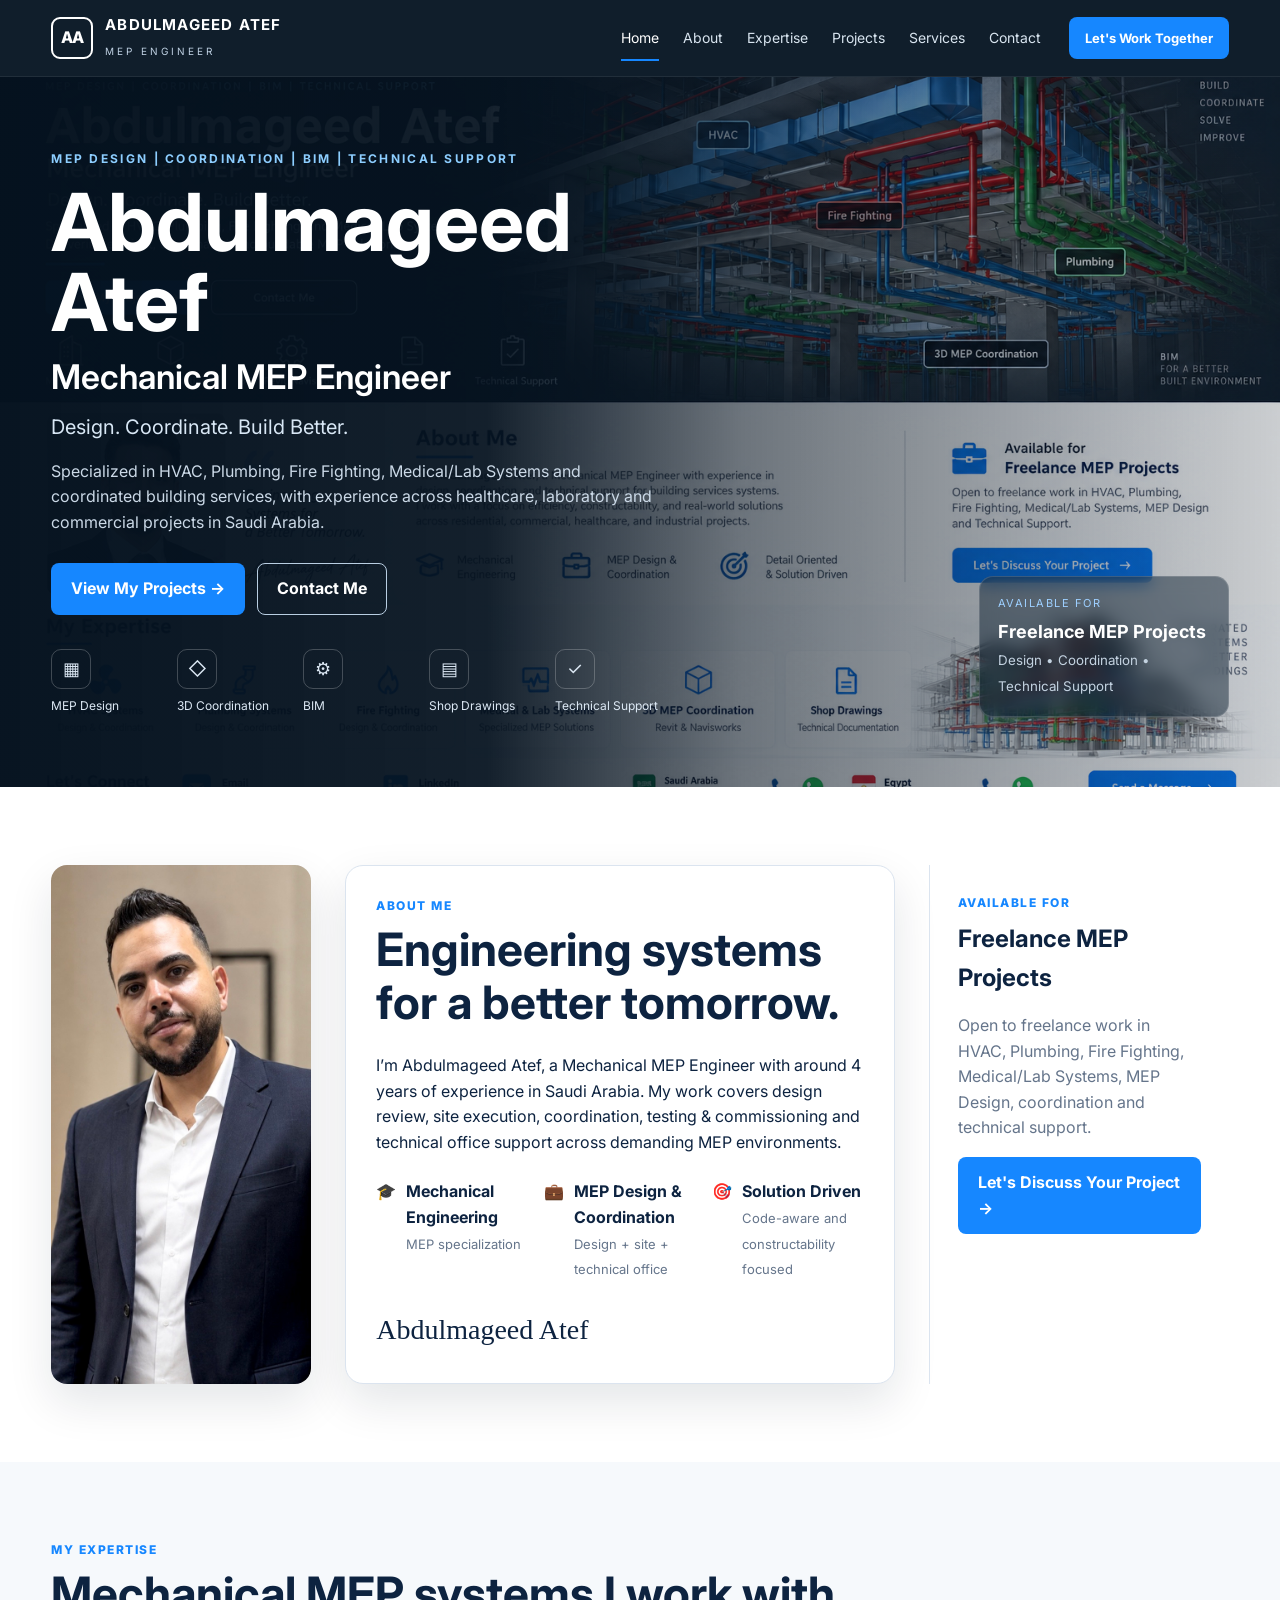
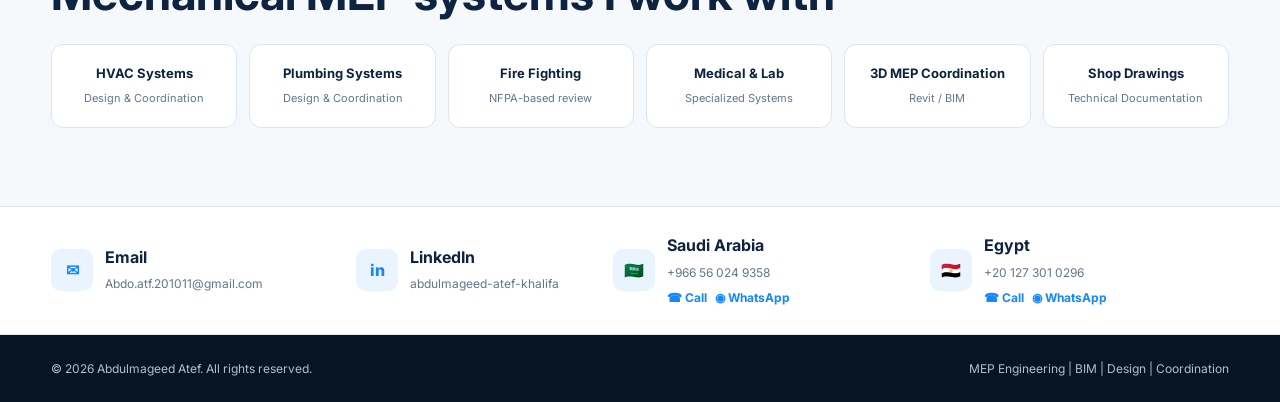
==== commit ce302b61: "Add files via upload" ====
--- a/index.html
+++ b/index.html
@@ -1,255 +1,8 @@
-<!DOCTYPE html>
-<html lang="en">
-<head>
-  <meta charset="UTF-8" />
-  <meta name="viewport" content="width=device-width, initial-scale=1.0" />
-  <title>Abdulmageed Atef | Mechanical MEP Engineer | Saudi Arabia</title>
-  <meta name="description" content="Abdulmageed Atef - Mechanical MEP Engineer in Saudi Arabia specializing in HVAC, Plumbing, Fire Fighting, Medical Gas, BMS, Clean Rooms, Healthcare, Laboratory and Commercial Projects." />
-  <link rel="preconnect" href="https://fonts.googleapis.com">
-  <link rel="preconnect" href="https://fonts.gstatic.com" crossorigin>
-  <link href="https://fonts.googleapis.com/css2?family=Inter:wght@400;500;600;700;800&display=swap" rel="stylesheet">
-  <link rel="stylesheet" href="styles.css" />
-</head>
-<body>
-  <header class="topbar">
-    <div class="container nav">
-      <a href="#home" class="brand">
-        <span class="brand-mark">MEP</span>
-        <span id="brandName">Abdulmageed Atef</span>
-      </a>
-
-      <nav class="nav-links">
-        <a href="#about">About</a>
-        <a href="#expertise">Expertise</a>
-        <a href="#projects">Projects</a>
-        <a href="#experience">Experience</a>
-        <a href="#contact">Contact</a>
-      </nav>
-
-      <button id="editToggle" class="btn btn-outline" type="button">Edit Mode</button>
-    </div>
-  </header>
-
-  <main>
-    <section id="home" class="hero section">
-      <div class="container hero-grid">
-        <div>
-          <span class="eyebrow editable" data-key="heroEyebrow">Mechanical MEP Engineer • Saudi Arabia</span>
-          <h1 class="editable" data-key="name">Abdulmageed Atef</h1>
-          <h2 class="editable" data-key="headline">
-            Mechanical MEP Engineer | Healthcare, Laboratories & Commercial Projects
-          </h2>
-          <p class="hero-text editable" data-key="heroText">
-            4 years of hands-on experience across HVAC, Plumbing, Fire Fighting, Medical Gas, BMS and Clean Room Systems, with a strong focus on site execution, design review, coordination, testing & commissioning, and code compliance.
-          </p>
-
-          <div class="hero-actions">
-            <a href="#projects" class="btn btn-primary">View Projects</a>
-            <a id="heroLinkedinLink" href="#" class="btn btn-secondary" target="_blank" rel="noopener">LinkedIn</a>
-            <a href="#contact" class="btn btn-outline">Contact Me</a>
-          </div>
-
-          <div class="stats">
-            <div class="stat-card">
-              <strong class="editable" data-key="years">4+</strong>
-              <span>Years Experience</span>
-            </div>
-            <div class="stat-card">
-              <strong>6+</strong>
-              <span>MEP Systems</span>
-            </div>
-            <div class="stat-card">
-              <strong>3</strong>
-              <span>Project Sectors</span>
-            </div>
-          </div>
-        </div>
-
-        <aside class="profile-column">
-          <div class="profile-photo-card">
-            <img src="assets/abdulmageed-atef.jpg" alt="Abdulmageed Atef - Mechanical MEP Engineer" class="profile-photo" />
-            <div class="profile-badge">
-              <span>Mechanical MEP Engineer</span>
-              <strong>Healthcare • Laboratories • Commercial</strong>
-            </div>
-          </div>
-          <div class="hero-panel compact-panel">
-            <div class="panel-label">Core Focus</div>
-            <div class="system-list">
-              <span>HVAC</span>
-              <span>Plumbing</span>
-              <span>Fire Fighting</span>
-              <span>Medical Gas</span>
-              <span>BMS</span>
-              <span>Clean Rooms</span>
-            </div>
-            <div class="code-box">
-              <span>Codes & Standards</span>
-              <strong>ASHRAE • NFPA • IPC • ASPE • SMACNA • SBC</strong>
-            </div>
-          </div>
-        </aside>
-      </div>
-    </section>
-
-    <section id="about" class="section alt">
-      <div class="container narrow">
-        <span class="section-kicker">About</span>
-        <h2>Engineering experience built around demanding MEP environments.</h2>
-        <p class="editable long-copy" data-key="about">
-          Mechanical MEP Engineer with experience in Healthcare, Laboratory, and Commercial Projects in Saudi Arabia. My work spans site execution, technical coordination, design and drawing review, testing & commissioning, documentation, consultant coordination, and project delivery. I am continuously strengthening my technical knowledge in MEP design, codes, and standards with the goal of progressing toward a Senior MEP Engineer role.
-        </p>
-      </div>
-    </section>
-
-    <section id="expertise" class="section">
-      <div class="container">
-        <span class="section-kicker">Technical Expertise</span>
-        <h2>Systems I work with</h2>
-
-        <div class="cards-grid expertise-grid">
-          <article class="card">
-            <h3>HVAC</h3>
-            <p>Load review, ventilation, ductwork, equipment coordination, exhaust systems, pressure control and T&C.</p>
-          </article>
-          <article class="card">
-            <h3>Plumbing</h3>
-            <p>Water supply, drainage, sanitary systems, equipment connections, coordination and code review.</p>
-          </article>
-          <article class="card">
-            <h3>Fire Fighting</h3>
-            <p>Fire protection coordination, sprinkler systems, hose systems, pumps, layouts and NFPA compliance.</p>
-          </article>
-          <article class="card">
-            <h3>Medical Gas</h3>
-            <p>Medical and laboratory gas distribution, outlets, valves, coordination, testing and handover.</p>
-          </article>
-          <article class="card">
-            <h3>Clean Rooms</h3>
-            <p>Air cleanliness, filtration, pressure relationships, HVAC coordination and technically controlled spaces.</p>
-          </article>
-          <article class="card">
-            <h3>BMS</h3>
-            <p>MEP controls coordination, system interfaces, points review and operational integration.</p>
-          </article>
-        </div>
-      </div>
-    </section>
-
-    <section id="projects" class="section alt">
-      <div class="container">
-        <div class="section-heading-row">
-          <div>
-            <span class="section-kicker">Selected Work</span>
-            <h2>Projects</h2>
-          </div>
-          <button id="addProjectBtn" class="btn btn-outline admin-only hidden" type="button">+ Add Project</button>
-        </div>
-
-        <div id="projectsGrid" class="cards-grid projects-grid"></div>
-      </div>
-    </section>
-
-    <section id="experience" class="section">
-      <div class="container">
-        <span class="section-kicker">Professional Profile</span>
-        <h2>Experience Highlights</h2>
-
-        <div class="timeline">
-          <div class="timeline-item">
-            <div class="timeline-dot"></div>
-            <div>
-              <h3 class="editable" data-key="role">Mechanical MEP Engineer</h3>
-              <p class="editable" data-key="location">Saudi Arabia</p>
-              <p>Site supervision, execution, design review, technical coordination, material submittals, inspections, testing & commissioning, documentation and handover.</p>
-            </div>
-          </div>
-        </div>
-
-        <div class="skills-block">
-          <h3>Software & Engineering Tools</h3>
-          <div class="tags">
-            <span>AutoCAD</span>
-            <span>Revit MEP</span>
-            <span>HAP</span>
-            <span>BIM Coordination</span>
-            <span>Design Review</span>
-            <span>Technical Submittals</span>
-          </div>
-        </div>
-      </div>
-    </section>
-
-    <section id="contact" class="section contact-section">
-      <div class="container contact-grid">
-        <div>
-          <span class="section-kicker">Contact</span>
-          <h2>Let’s connect.</h2>
-          <p>Available for professional networking, MEP opportunities, technical collaboration, and engineering discussions.</p>
-        </div>
-
-        <div class="contact-card">
-          <label>Email</label>
-          <a id="emailLink" class="editable" data-key="email" href="mailto:your.email@example.com">your.email@example.com</a>
-
-          <label>LinkedIn</label>
-          <a id="linkedinLink" class="editable" data-key="linkedin" href="#" target="_blank" rel="noopener">Add LinkedIn URL</a>
-
-          <label>Location</label>
-          <span class="editable" data-key="contactLocation">Saudi Arabia</span>
-        </div>
-      </div>
-    </section>
-  </main>
-
-  <footer>
-    <div class="container footer-row">
-      <span>© <span id="year"></span> <span id="footerName">Abdulmageed Atef</span></span>
-      <span>Mechanical MEP Engineering Portfolio</span>
-    </div>
-  </footer>
-
-  <div id="editBar" class="edit-bar hidden">
-    <span>Edit Mode Active — click highlighted text to edit.</span>
-    <div>
-      <button id="saveBtn" class="btn btn-primary" type="button">Save Changes</button>
-      <button id="resetBtn" class="btn btn-secondary" type="button">Reset</button>
-      <button id="exitEditBtn" class="btn btn-outline" type="button">Exit</button>
-    </div>
-  </div>
-
-  <div id="projectModal" class="modal hidden">
-    <div class="modal-backdrop" data-close-modal></div>
-    <div class="modal-card">
-      <div class="modal-header">
-        <h3 id="modalTitle">Add Project</h3>
-        <button class="icon-btn" type="button" data-close-modal>×</button>
-      </div>
-      <form id="projectForm">
-        <input type="hidden" id="projectId">
-        <label>Project Name</label>
-        <input id="projectName" required placeholder="e.g. Hospital Laboratory Expansion">
-
-        <label>Sector</label>
-        <input id="projectSector" placeholder="Healthcare / Laboratory / Commercial">
-
-        <label>Role</label>
-        <input id="projectRole" placeholder="Mechanical MEP Engineer">
-
-        <label>Systems</label>
-        <input id="projectSystems" placeholder="HVAC, Plumbing, Fire Fighting, Medical Gas">
-
-        <label>Description</label>
-        <textarea id="projectDescription" rows="5" placeholder="Brief scope, responsibilities, challenges and achievements."></textarea>
-
-        <div class="modal-actions">
-          <button type="button" class="btn btn-secondary" data-close-modal>Cancel</button>
-          <button type="submit" class="btn btn-primary">Save Project</button>
-        </div>
-      </form>
-    </div>
-  </div>
-
-  <script src="app.js"></script>
-</body>
-</html>+<!doctype html><html lang="en"><head><meta charset="utf-8"><meta name="viewport" content="width=device-width,initial-scale=1"><title>Abdulmageed Atef | Mechanical MEP Engineer</title><meta name="description" content="Mechanical MEP Engineer portfolio — HVAC, Plumbing, Fire Fighting, Medical/Lab Systems, BIM Coordination and technical support."><link rel="preconnect" href="https://fonts.googleapis.com"><link rel="preconnect" href="https://fonts.gstatic.com" crossorigin><link href="https://fonts.googleapis.com/css2?family=Inter:wght@400;500;600;700;800&display=swap" rel="stylesheet"><link rel="stylesheet" href="styles.css"></head><body>
+<header class="topbar"><div class="container nav"><a class="brand" href="index.html"><span class="brand-mark">AA</span><span class="brand-copy"><strong>ABDULMAGEED ATEF</strong><span>MEP ENGINEER</span></span></a><nav class="nav-links"><a class="active" href="index.html">Home</a><a href="about.html">About</a><a href="expertise.html">Expertise</a><a href="projects.html">Projects</a><a href="services.html">Services</a><a href="contact.html">Contact</a></nav><a class="cta-top" href="contact.html">Let's Work Together</a><button class="menu-btn" aria-label="Menu">☰</button></div></header>
+<main>
+<section class="hero"><div class="container hero-inner"><div class="hero-copy"><div class="eyebrow">MEP DESIGN | COORDINATION | BIM | TECHNICAL SUPPORT</div><h1>Abdulmageed Atef</h1><h2>Mechanical MEP Engineer</h2><div class="hero-tagline">Design. Coordinate. Build Better.</div><p>Specialized in HVAC, Plumbing, Fire Fighting, Medical/Lab Systems and coordinated building services, with experience across healthcare, laboratory and commercial projects in Saudi Arabia.</p><div class="hero-actions"><a class="btn btn-primary" href="projects.html">View My Projects →</a><a class="btn btn-outline" href="contact.html">Contact Me</a></div><div class="hero-icons"><div class="hero-icon"><div class="ico">▦</div>MEP Design</div><div class="hero-icon"><div class="ico">◇</div>3D Coordination</div><div class="hero-icon"><div class="ico">⚙</div>BIM</div><div class="hero-icon"><div class="ico">▤</div>Shop Drawings</div><div class="hero-icon"><div class="ico">✓</div>Technical Support</div></div></div><div class="hero-side"><div class="hero-side-card"><span>Available for</span><strong>Freelance MEP Projects</strong><small>Design • Coordination • Technical Support</small></div></div></div></section>
+<section class="section"><div class="container about-grid"><img class="portrait" src="assets/abdulmageed-atef.jpg" alt="Abdulmageed Atef"><div class="quote-card"><div class="section-kicker">About Me</div><h2>Engineering systems for a better tomorrow.</h2><p>I’m Abdulmageed Atef, a Mechanical MEP Engineer with around 4 years of experience in Saudi Arabia. My work covers design review, site execution, coordination, testing & commissioning and technical office support across demanding MEP environments.</p><div class="mini-features"><div class="mini-feature"><div>🎓</div><div><b>Mechanical Engineering</b><span>MEP specialization</span></div></div><div class="mini-feature"><div>💼</div><div><b>MEP Design & Coordination</b><span>Design + site + technical office</span></div></div><div class="mini-feature"><div>🎯</div><div><b>Solution Driven</b><span>Code-aware and constructability focused</span></div></div></div><div class="signature">Abdulmageed Atef</div></div><aside class="freelance"><div class="section-kicker">Available for</div><h3>Freelance MEP Projects</h3><p>Open to freelance work in HVAC, Plumbing, Fire Fighting, Medical/Lab Systems, MEP Design, coordination and technical support.</p><a class="btn btn-primary" href="contact.html">Let's Discuss Your Project →</a></aside></div></section>
+<section class="section alt"><div class="container"><div class="section-kicker">My Expertise</div><h2>Mechanical MEP systems I work with</h2><div class="expertise-strip"><a class="expertise-pill" href="expertise.html#hvac"><strong>HVAC Systems</strong><span>Design & Coordination</span></a><a class="expertise-pill" href="expertise.html#plumbing"><strong>Plumbing Systems</strong><span>Design & Coordination</span></a><a class="expertise-pill" href="expertise.html#fire"><strong>Fire Fighting</strong><span>NFPA-based review</span></a><a class="expertise-pill" href="expertise.html#medical"><strong>Medical & Lab</strong><span>Specialized Systems</span></a><a class="expertise-pill" href="services.html"><strong>3D MEP Coordination</strong><span>Revit / BIM</span></a><a class="expertise-pill" href="services.html"><strong>Shop Drawings</strong><span>Technical Documentation</span></a></div></div></section>
+<section class="contact-band"><div class="container contact-row"><div class="contact-item"><div class="contact-icon">✉</div><div><b>Email</b><a href="mailto:Abdo.atf.201011@gmail.com">Abdo.atf.201011@gmail.com</a></div></div><div class="contact-item"><div class="contact-icon">in</div><div><b>LinkedIn</b><a target="_blank" rel="noopener" href="https://www.linkedin.com/in/abdulmageed-atef-khalifa/">abdulmageed-atef-khalifa</a></div></div><div class="contact-item"><div class="contact-icon">🇸🇦</div><div><b>Saudi Arabia</b><span>+966 56 024 9358</span><div class="dual-actions"><a href="tel:+966560249358">☎ Call</a><a target="_blank" rel="noopener" href="https://wa.me/966560249358">◉ WhatsApp</a></div></div></div><div class="contact-item"><div class="contact-icon">🇪🇬</div><div><b>Egypt</b><span>+20 127 301 0296</span><div class="dual-actions"><a href="tel:+201273010296">☎ Call</a><a target="_blank" rel="noopener" href="https://wa.me/201273010296">◉ WhatsApp</a></div></div></div></div></section>
+</main><footer class="footer"><div class="container footer-row"><span>© <span data-year></span> Abdulmageed Atef. All rights reserved.</span><span>MEP Engineering | BIM | Design | Coordination</span></div></footer><script src="app.js"></script></body></html>
--- a/styles.css
+++ b/styles.css
@@ -1 +1,12 @@
-*{box-sizing:border-box}html{scroll-behavior:smooth}body{margin:0;font-family:Inter,Arial,sans-serif;background:#0b1220;color:#e8eef7;line-height:1.6}a{color:inherit;text-decoration:none}.container{width:min(1120px,92%);margin:auto}.narrow{width:min(840px,92%)}.topbar{position:sticky;top:0;z-index:40;background:rgba(11,18,32,.86);backdrop-filter:blur(14px);border-bottom:1px solid rgba(255,255,255,.08)}.nav{min-height:72px;display:flex;align-items:center;justify-content:space-between;gap:24px}.brand{font-weight:800;display:flex;align-items:center;gap:10px}.brand-mark{padding:6px 8px;border:1px solid #4bb4ff;border-radius:8px;color:#4bb4ff;font-size:12px;letter-spacing:.12em}.nav-links{display:flex;gap:22px;color:#aebbd0;font-size:14px}.nav-links a:hover{color:#fff}.section{padding:90px 0}.alt{background:#101a2c}.hero{padding-top:110px;min-height:calc(100vh - 72px);display:flex;align-items:center;background:radial-gradient(circle at 82% 20%,rgba(44,150,255,.12),transparent 35%),linear-gradient(180deg,#0b1220,#0d1627)}.hero-grid{display:grid;grid-template-columns:1.15fr .85fr;gap:58px;align-items:center}.eyebrow,.section-kicker{display:inline-block;color:#5dc1ff;font-size:13px;font-weight:700;letter-spacing:.14em;text-transform:uppercase}.hero h1{font-size:clamp(48px,7vw,82px);line-height:1;margin:18px 0 12px}.hero .profile-column{display:grid;gap:16px}.profile-photo-card{position:relative;overflow:hidden;border-radius:22px;border:1px solid rgba(255,255,255,.1);background:#111d30;box-shadow:0 30px 90px rgba(0,0,0,.35)}.profile-photo{display:block;width:100%;aspect-ratio:1/1;object-fit:cover;object-position:center 28%}.profile-photo-card:after{content:"";position:absolute;inset:0;background:linear-gradient(180deg,transparent 52%,rgba(5,12,22,.88) 100%);pointer-events:none}.profile-badge{position:absolute;left:22px;right:22px;bottom:20px;z-index:2;display:grid;gap:3px}.profile-badge span{font-size:12px;letter-spacing:.1em;text-transform:uppercase;color:#62c5ff;font-weight:800}.profile-badge strong{font-size:14px;color:#eef7ff}.compact-panel{padding:22px}.compact-panel .system-list{margin:14px 0 18px}.compact-panel .system-list span{padding:8px 10px;font-size:12px}.compact-panel .code-box{padding-top:16px}.hero-actions .btn{display:inline-flex;align-items:center;justify-content:center}.btn:hover{transform:translateY(-1px);filter:brightness(1.06)}h2{font-size:clamp(22px,3vw,34px);line-height:1.25;margin:0;color:#c7d5e9;max-width:850px}.hero-text{font-size:18px;color:#9fb0c8;max-width:800px;margin:26px 0 30px}.hero-actions{display:flex;gap:14px;flex-wrap:wrap}.btn{border:none;border-radius:10px;padding:11px 16px;font-weight:700;cursor:pointer;font-family:inherit}.btn-primary{background:#2c9cff;color:white}.btn-secondary{background:#1c2a40;color:white}.btn-outline{background:transparent;color:#cbd6e7;border:1px solid rgba(255,255,255,.16)}.stats{display:grid;grid-template-columns:repeat(3,1fr);gap:12px;margin-top:42px;max-width:620px}.stat-card{padding:16px;background:rgba(255,255,255,.035);border:1px solid rgba(255,255,255,.08);border-radius:12px}.stat-card strong{display:block;font-size:22px}.stat-card span{font-size:12px;color:#8fa2ba}.hero-panel{padding:30px;border:1px solid rgba(255,255,255,.09);background:rgba(255,255,255,.035);border-radius:18px;box-shadow:0 30px 80px rgba(0,0,0,.25)}.panel-label{color:#8799b3;font-size:13px;text-transform:uppercase;letter-spacing:.14em}.system-list{display:grid;grid-template-columns:1fr 1fr;gap:10px;margin:20px 0 28px}.system-list span,.tags span{background:#14243a;border:1px solid rgba(93,193,255,.15);padding:10px 12px;border-radius:10px;color:#cfe8fb}.code-box{border-top:1px solid rgba(255,255,255,.08);padding-top:22px}.code-box span{display:block;color:#7f93ad;font-size:12px;margin-bottom:7px}.code-box strong{font-size:14px;color:#f2f7fd}.profile-column{display:grid;gap:16px}.profile-photo-card{position:relative;overflow:hidden;border-radius:22px;border:1px solid rgba(255,255,255,.1);background:#111d30;box-shadow:0 30px 90px rgba(0,0,0,.35)}.profile-photo{display:block;width:100%;aspect-ratio:1/1;object-fit:cover;object-position:center 28%}.profile-photo-card:after{content:"";position:absolute;inset:0;background:linear-gradient(180deg,transparent 52%,rgba(5,12,22,.88) 100%);pointer-events:none}.profile-badge{position:absolute;left:22px;right:22px;bottom:20px;z-index:2;display:grid;gap:3px}.profile-badge span{font-size:12px;letter-spacing:.1em;text-transform:uppercase;color:#62c5ff;font-weight:800}.profile-badge strong{font-size:14px;color:#eef7ff}.compact-panel{padding:22px}.compact-panel .system-list{margin:14px 0 18px}.compact-panel .system-list span{padding:8px 10px;font-size:12px}.compact-panel .code-box{padding-top:16px}.hero-actions .btn{display:inline-flex;align-items:center;justify-content:center}.btn:hover{transform:translateY(-1px);filter:brightness(1.06)}h2{font-size:clamp(30px,4vw,46px);line-height:1.1;margin:10px 0 24px}.long-copy{font-size:18px;color:#afbdd0}.cards-grid{display:grid;gap:18px}.expertise-grid{grid-template-columns:repeat(3,1fr);margin-top:35px}.card{background:#111d30;border:1px solid rgba(255,255,255,.08);padding:24px;border-radius:16px}.card h3{margin-top:0}.card p{color:#94a6bd;margin-bottom:0}.section-heading-row{display:flex;justify-content:space-between;align-items:end;gap:20px}.projects-grid{grid-template-columns:repeat(2,1fr);margin-top:28px}.project-card{position:relative}.project-meta{color:#5dc1ff;font-size:12px;font-weight:700;text-transform:uppercase;letter-spacing:.08em}.project-systems{display:flex;flex-wrap:wrap;gap:7px;margin-top:16px}.project-systems span{background:#182940;border-radius:999px;padding:5px 9px;font-size:11px;color:#b8c7da}.project-actions{display:flex;gap:8px;margin-top:18px}.timeline{margin-top:30px}.timeline-item{display:grid;grid-template-columns:20px 1fr;gap:18px}.timeline-dot{width:12px;height:12px;background:#5dc1ff;border-radius:50%;margin-top:8px;box-shadow:0 0 0 6px rgba(93,193,255,.08)}.timeline-item p{color:#97a9c0}.skills-block{margin-top:54px}.tags{display:flex;flex-wrap:wrap;gap:10px}.contact-section{background:linear-gradient(135deg,#0f1c31,#12233c)}.contact-grid{display:grid;grid-template-columns:1.2fr .8fr;gap:40px;align-items:start}.contact-card{background:#0b1424;border:1px solid rgba(255,255,255,.08);padding:26px;border-radius:16px;display:grid;gap:8px}.contact-card label{font-size:11px;text-transform:uppercase;letter-spacing:.12em;color:#6f829b;margin-top:10px}.contact-card a{color:#5dc1ff;word-break:break-word}footer{padding:28px 0;border-top:1px solid rgba(255,255,255,.08);color:#74869e}.footer-row{display:flex;justify-content:space-between;gap:20px;font-size:13px}.editable.editing{outline:1px dashed #5dc1ff;outline-offset:5px;border-radius:4px;cursor:text}.edit-bar{position:fixed;left:50%;bottom:18px;transform:translateX(-50%);z-index:70;width:min(850px,94%);background:#0d1829;border:1px solid rgba(93,193,255,.35);padding:12px 14px;border-radius:14px;display:flex;justify-content:space-between;align-items:center;gap:15px;box-shadow:0 20px 70px rgba(0,0,0,.4)}.edit-bar>div{display:flex;gap:8px}.admin-only.hidden,.hidden{display:none!important}.modal{position:fixed;inset:0;z-index:100;display:grid;place-items:center}.modal-backdrop{position:absolute;inset:0;background:rgba(0,0,0,.68)}.modal-card{position:relative;width:min(620px,92%);max-height:90vh;overflow:auto;background:#0f1a2c;border:1px solid rgba(255,255,255,.1);padding:24px;border-radius:16px;box-shadow:0 30px 90px rgba(0,0,0,.45)}.modal-header{display:flex;justify-content:space-between;align-items:center}.icon-btn{border:none;background:transparent;color:white;font-size:28px;cursor:pointer}.modal-card form{display:grid;gap:8px}.modal-card label{margin-top:10px;color:#9bacc1;font-size:13px}.modal-card input,.modal-card textarea{width:100%;background:#0a1322;border:1px solid rgba(255,255,255,.11);color:white;padding:12px;border-radius:9px;font:inherit}.modal-actions{display:flex;justify-content:flex-end;gap:9px;margin-top:16px}@media(max-width:850px){.nav-links{display:none}.hero-grid,.contact-grid{grid-template-columns:1fr}.hero{padding-top:70px}.expertise-grid{grid-template-columns:1fr 1fr}.projects-grid{grid-template-columns:1fr}.profile-column{max-width:620px}.profile-photo{aspect-ratio:4/3}.hero-panel{order:2}}@media(max-width:560px){.section{padding:68px 0}.expertise-grid,.stats{grid-template-columns:1fr}.footer-row,.edit-bar{flex-direction:column;align-items:flex-start}.edit-bar>div{width:100%;flex-wrap:wrap}.hero h1{font-size:48px}}+:root{
+  --navy:#071523;--navy2:#0c2033;--blue:#1687ff;--blue2:#0b70e0;--ink:#0d2340;--muted:#65758b;--line:#dbe4ef;--paper:#f6f9fc;--white:#fff;
+  --shadow:0 18px 45px rgba(6,24,44,.11);--radius:18px;
+}
+*{box-sizing:border-box}html{scroll-behavior:smooth}body{margin:0;font-family:Inter,Arial,sans-serif;color:var(--ink);background:#fff;line-height:1.6}a{text-decoration:none;color:inherit}img{max-width:100%;display:block}.container{width:min(1180px,92%);margin:auto}.topbar{position:sticky;top:0;z-index:50;background:rgba(7,21,35,.96);backdrop-filter:blur(12px);border-bottom:1px solid rgba(255,255,255,.07)}.nav{height:76px;display:flex;align-items:center;gap:28px}.brand{display:flex;align-items:center;gap:12px;color:white;margin-right:auto}.brand-mark{width:42px;height:42px;border:2px solid #fff;border-radius:9px;display:grid;place-items:center;font-weight:800;letter-spacing:-1px}.brand-copy strong{display:block;font-size:15px;letter-spacing:1.2px}.brand-copy span{font-size:10px;letter-spacing:3px;color:#bed0e2}.nav-links{display:flex;gap:24px}.nav-links a{color:#d9e5f0;font-size:14px;position:relative;padding:28px 0}.nav-links a:hover,.nav-links a.active{color:#fff}.nav-links a.active:after{content:"";position:absolute;left:0;right:0;bottom:16px;height:2px;background:var(--blue)}.cta-top{background:var(--blue);color:white;padding:11px 16px;border-radius:8px;font-weight:700;font-size:13px}.menu-btn{display:none;background:none;border:0;color:#fff;font-size:26px}
+.hero{background:var(--navy);color:white;position:relative;overflow:hidden}.hero:before{content:"";position:absolute;inset:0;background:linear-gradient(90deg,rgba(5,18,31,.99) 0%,rgba(5,18,31,.94) 38%,rgba(5,18,31,.58) 58%,rgba(5,18,31,.20) 100%),url('assets/mep-hero.png') center/cover no-repeat}.hero-inner{position:relative;z-index:2;min-height:610px;display:grid;align-items:center;grid-template-columns:1.05fr .95fr}.hero-copy{padding:72px 0}.eyebrow{color:#8dceff;letter-spacing:2.3px;text-transform:uppercase;font-weight:700;font-size:12px}.hero h1{font-size:clamp(48px,7vw,80px);line-height:1;margin:14px 0 8px}.hero h2{font-size:clamp(22px,3vw,34px);margin:0 0 6px;font-weight:600}.hero-tagline{font-size:20px;color:#d8e7f5;margin:4px 0 8px}.hero p{max-width:650px;color:#cbd9e7;font-size:16px}.hero-actions{display:flex;gap:12px;margin:28px 0 34px;flex-wrap:wrap}.btn{display:inline-flex;align-items:center;justify-content:center;gap:8px;padding:12px 19px;border-radius:8px;border:1px solid transparent;font-weight:700;transition:.2s}.btn-primary{background:var(--blue);color:#fff}.btn-primary:hover{background:var(--blue2);transform:translateY(-1px)}.btn-outline{border-color:#b9cee2;color:white;background:transparent}.btn-light{background:#fff;color:var(--ink);border-color:#d9e4ef}.hero-icons{display:grid;grid-template-columns:repeat(5,1fr);gap:12px;max-width:650px}.hero-icon{font-size:12px;color:#dce8f4}.hero-icon .ico{width:40px;height:40px;border:1px solid rgba(255,255,255,.22);border-radius:10px;display:grid;place-items:center;margin-bottom:7px;font-size:18px}.hero-side{align-self:end;padding-bottom:70px;display:flex;justify-content:flex-end}.hero-side-card{border:1px solid rgba(255,255,255,.15);background:rgba(6,24,42,.46);backdrop-filter:blur(8px);padding:18px;border-radius:14px;width:250px}.hero-side-card span{display:block;color:#9dcfff;font-size:11px;letter-spacing:1.5px;text-transform:uppercase}.hero-side-card strong{display:block;margin-top:6px;font-size:18px}.hero-side-card small{color:#c4d3e1}
+.section{padding:78px 0}.section.alt{background:var(--paper)}.section-kicker{color:var(--blue);font-weight:800;letter-spacing:1.5px;font-size:12px;text-transform:uppercase}.section h2{font-size:clamp(30px,4vw,46px);line-height:1.15;margin:8px 0 24px}.about-grid{display:grid;grid-template-columns:260px 1fr 300px;gap:34px;align-items:stretch}.portrait{border-radius:16px;object-fit:cover;width:100%;height:100%;min-height:330px;box-shadow:var(--shadow)}.quote-card{background:#fff;border:1px solid var(--line);border-radius:var(--radius);padding:30px;box-shadow:var(--shadow)}.quote{font-size:28px;color:#a5d2ff;line-height:1}.signature{font-family:cursive;font-size:28px;margin-top:26px}.freelance{border-left:1px solid var(--line);padding:28px}.freelance h3{font-size:24px;margin:8px 0}.freelance p{color:var(--muted)}.mini-features{display:grid;grid-template-columns:repeat(3,1fr);gap:16px;margin-top:24px}.mini-feature{display:flex;gap:10px;align-items:flex-start}.mini-feature b{display:block}.mini-feature span{color:var(--muted);font-size:13px}
+.cards{display:grid;grid-template-columns:repeat(3,1fr);gap:18px}.card{background:#fff;border:1px solid var(--line);border-radius:16px;padding:24px;box-shadow:0 8px 24px rgba(15,40,68,.05);transition:.2s}.card:hover{transform:translateY(-4px);box-shadow:var(--shadow)}.card .card-icon{font-size:28px}.card h3{margin:12px 0 7px}.card p{color:var(--muted);margin:0}.card-link{display:inline-flex;margin-top:18px;color:var(--blue);font-weight:700}.expertise-strip{display:grid;grid-template-columns:repeat(6,1fr);gap:12px}.expertise-pill{background:#fff;border:1px solid var(--line);border-radius:12px;padding:18px 12px;text-align:center}.expertise-pill strong{display:block;font-size:13px}.expertise-pill span{font-size:11px;color:var(--muted)}
+.page-hero{background:linear-gradient(120deg,var(--navy),#123b61);color:white;padding:75px 0}.page-hero h1{font-size:52px;margin:6px 0 10px}.page-hero p{max-width:760px;color:#cfe0ee}.detail-grid{display:grid;grid-template-columns:1fr 1fr;gap:24px}.detail-card{border:1px solid var(--line);border-radius:16px;padding:26px;background:#fff}.detail-card h3{margin-top:0}.detail-card ul{padding-left:18px;color:var(--muted)}.system-banner{border-radius:20px;overflow:hidden;min-height:300px;background:url('assets/mep-hero.png') center/cover;position:relative}.system-banner:after{content:"";position:absolute;inset:0;background:linear-gradient(90deg,rgba(6,24,42,.85),rgba(6,24,42,.15))}.system-banner .copy{position:absolute;z-index:2;color:white;left:38px;bottom:38px;max-width:500px}.system-banner h2{margin:0 0 6px}.timeline{display:grid;gap:18px}.timeline-item{border-left:3px solid var(--blue);padding:5px 0 5px 20px}.timeline-item p{color:var(--muted)}.tag-row{display:flex;gap:8px;flex-wrap:wrap}.tag{padding:7px 10px;border-radius:999px;background:#eaf4ff;color:#0c5fad;font-size:12px;font-weight:700}
+.contact-band{border-top:1px solid var(--line);border-bottom:1px solid var(--line);background:white}.contact-row{display:grid;grid-template-columns:1.2fr 1fr 1.25fr 1.25fr;gap:18px;padding:26px 0}.contact-item{display:flex;gap:12px;align-items:center}.contact-icon{width:42px;height:42px;border-radius:10px;display:grid;place-items:center;background:#e9f4ff;color:var(--blue);font-weight:800}.contact-item b{display:block}.contact-item span,.contact-item a{font-size:12px;color:var(--muted)}.dual-actions{display:flex;gap:8px;margin-top:4px}.dual-actions a{font-size:12px;color:var(--blue);font-weight:700}.footer{background:#071523;color:#aec0d1;padding:24px 0}.footer-row{display:flex;justify-content:space-between;gap:16px;font-size:12px}
+@media(max-width:960px){.nav-links{display:none}.menu-btn{display:block}.cta-top{display:none}.hero-inner{grid-template-columns:1fr}.hero-side{display:none}.about-grid{grid-template-columns:220px 1fr}.freelance{grid-column:1/-1;border-left:0;border-top:1px solid var(--line)}.expertise-strip{grid-template-columns:repeat(3,1fr)}.contact-row{grid-template-columns:1fr 1fr}.cards{grid-template-columns:1fr 1fr}}
+@media(max-width:640px){.hero-inner{min-height:620px}.hero-copy{padding:56px 0}.hero-icons{grid-template-columns:repeat(2,1fr)}.about-grid,.detail-grid,.cards,.contact-row{grid-template-columns:1fr}.portrait{max-height:430px}.mini-features{grid-template-columns:1fr}.expertise-strip{grid-template-columns:1fr 1fr}.page-hero h1{font-size:40px}.footer-row{flex-direction:column}}
